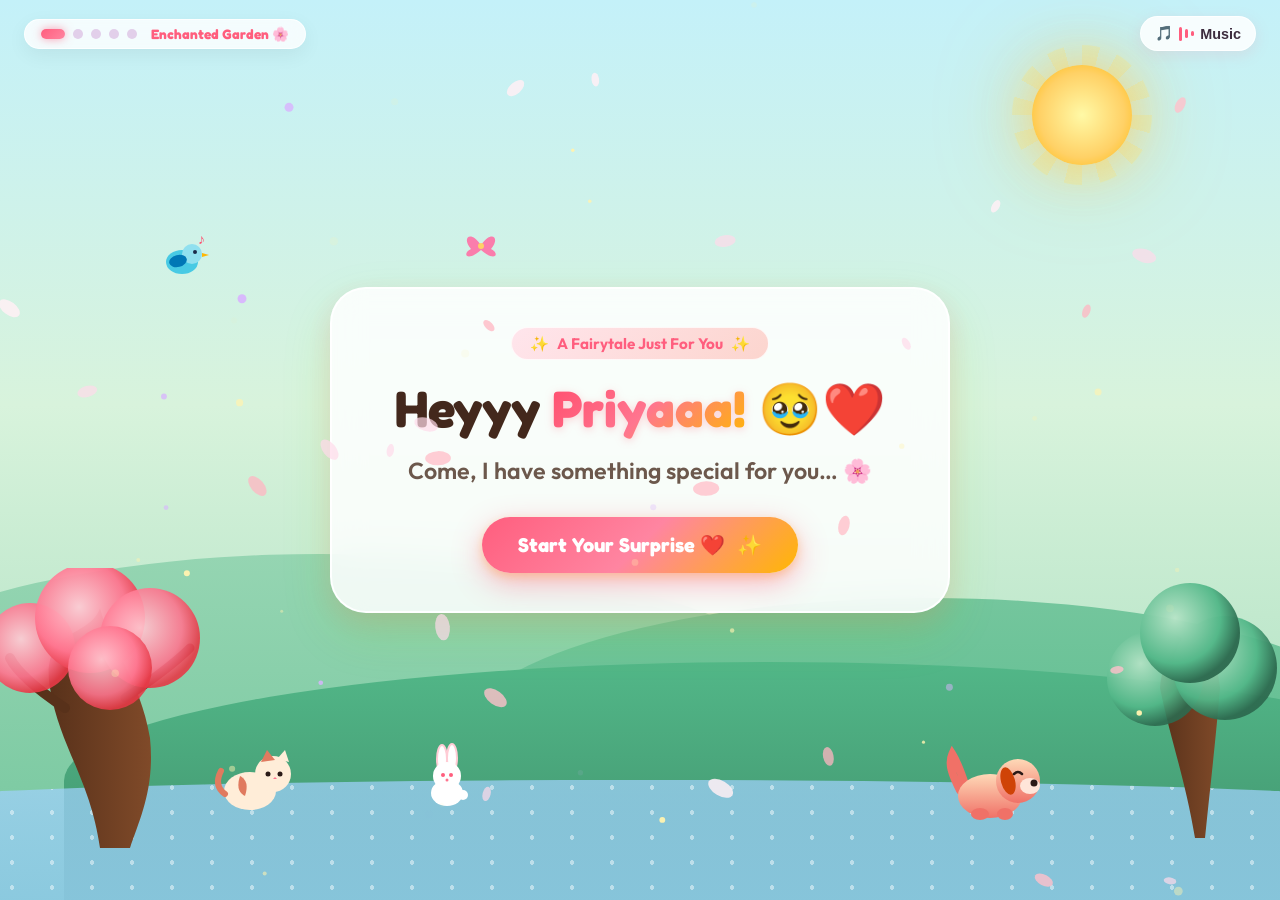
==== index.html @ 4925b88f "Priya Verma Birthday Surprise website" ====
<!DOCTYPE html>
<html lang="en">
<head>
    <meta charset="UTF-8">
    <meta name="viewport" content="width=device-width, initial-scale=1.0, maximum-scale=1.0, user-scalable=no">
    <title>Happiest Birthday, Priya Verma! ❤️🎂</title>
    <link rel="icon" href="data:image/svg+xml,<svg xmlns=%22http://www.w3.org/2000/svg%22 viewBox=%220 0 100 100%22><text y=%22.9em%22 font-size=%2290%22>🌸</text></svg>">
    <link rel="stylesheet" href="style.css">
</head>
<body>

    <!-- Particle & Ambient Canvas Layers -->
    <canvas id="ambient-canvas"></canvas>
    <canvas id="fireworks-canvas"></canvas>

    <!-- Floating Top Header & Controls -->
    <header class="floating-header">
        <div class="scene-tracker">
            <span class="scene-dot" data-scene="1" title="Scene 1: Enchanted Garden"></span>
            <span class="scene-dot" data-scene="2" title="Scene 2: Playful Moments"></span>
            <span class="scene-dot" data-scene="3" title="Scene 3: Birthday Surprise"></span>
            <span class="scene-dot" data-scene="4" title="Scene 4: From The Heart"></span>
            <span class="scene-dot" data-scene="5" title="Scene 5: Fireworks Finale"></span>
            <span class="scene-title-badge">Enchanted Garden 🌸</span>
        </div>

        <div class="controls-group">
            <button id="music-toggle" class="control-btn" title="Toggle Fairytale Music">
                <span class="music-icon">🎵</span>
                <span class="music-waves">
                    <span></span>
                    <span></span>
                    <span></span>
                </span>
                <span class="music-label">Music</span>
            </button>
        </div>
    </header>

    <main class="story-wrapper">

        <!-- ===================================================================
             SCENE 1: BEAUTIFUL NATURE AND ANIMALS
             =================================================================== -->
        <section id="scene-1" class="scene active">
            <!-- Scenery Nature Background -->
            <div class="scenery-background">
                <!-- Warm Glowing Sun with Radiating Rays -->
                <div class="sun-container">
                    <div class="sun-rays"></div>
                    <div class="sun-core"></div>
                </div>

                <!-- Rolling Hills -->
                <div class="rolling-hills">
                    <div class="hill hill-back"></div>
                    <div class="hill hill-mid"></div>
                    <div class="hill hill-front"></div>
                </div>

                <!-- Animated River Stream -->
                <div class="river-stream">
                    <div class="river-waves"></div>
                </div>

                <!-- Trees & Garden Flora SVG -->
                <div class="nature-flora">
                    <!-- Flowering Cherry Tree Left -->
                    <svg width="240" height="280" viewBox="0 0 240 280" style="position: absolute; bottom: 40px; left: -20px; z-index: 1;">
                        <defs>
                            <linearGradient id="trunkGrad" x1="0%" y1="0%" x2="100%" y2="0%">
                                <stop offset="0%" stop-color="#58311a"/>
                                <stop offset="100%" stop-color="#804a29"/>
                            </linearGradient>
                            <radialGradient id="foliageGrad1" cx="40%" cy="40%" r="60%">
                                <stop offset="0%" stop-color="#ffccd5"/>
                                <stop offset="70%" stop-color="#ff758f"/>
                                <stop offset="100%" stop-color="#e63946"/>
                            </radialGradient>
                        </defs>
                        <!-- Trunk -->
                        <path d="M120 280 C110 210, 80 180, 70 120 C60 60, 110 70, 120 40 C130 80, 160 110, 170 170 C175 220, 160 250, 150 280 Z" fill="url(#trunkGrad)"/>
                        <!-- Branches -->
                        <path d="M85 140 Q40 110, 30 90" stroke="#58311a" stroke-width="10" stroke-linecap="round" fill="none"/>
                        <path d="M145 130 Q190 100, 210 80" stroke="#58311a" stroke-width="9" stroke-linecap="round" fill="none"/>
                        <!-- Blossom Clusters -->
                        <circle cx="50" cy="80" r="45" fill="url(#foliageGrad1)" opacity="0.92"/>
                        <circle cx="110" cy="50" r="55" fill="url(#foliageGrad1)" opacity="0.95"/>
                        <circle cx="170" cy="70" r="50" fill="url(#foliageGrad1)" opacity="0.9"/>
                        <circle cx="130" cy="100" r="42" fill="url(#foliageGrad1)" opacity="0.88"/>
                    </svg>

                    <!-- Nature Tree Right -->
                    <svg width="220" height="260" viewBox="0 0 220 260" style="position: absolute; bottom: 50px; right: -25px; z-index: 1;">
                        <defs>
                            <radialGradient id="greenTreeGrad" cx="35%" cy="35%" r="65%">
                                <stop offset="0%" stop-color="#b7e4c7"/>
                                <stop offset="70%" stop-color="#52b788"/>
                                <stop offset="100%" stop-color="#2d6a4f"/>
                            </radialGradient>
                        </defs>
                        <path d="M110 260 C100 200, 85 160, 75 110 C80 50, 130 50, 135 110 C130 170, 125 210, 120 260 Z" fill="url(#trunkGrad)"/>
                        <circle cx="70" cy="100" r="48" fill="url(#greenTreeGrad)" opacity="0.9"/>
                        <circle cx="140" cy="90" r="52" fill="url(#greenTreeGrad)" opacity="0.94"/>
                        <circle cx="105" cy="55" r="50" fill="url(#greenTreeGrad)" opacity="0.96"/>
                    </svg>
                </div>
            </div>

            <!-- Free-Roaming Garden Creatures in Scene 1 -->
            <div class="garden-creatures">
                <!-- Golden Puppy Lounging -->
                <div class="garden-creature" style="bottom: 70px; right: 18%;" title="Happy puppy enjoying the warm sun">
                    <svg width="110" height="90" viewBox="0 0 110 90">
                        <defs>
                            <linearGradient id="dogFur" x1="0" y1="0" x2="0" y2="100%">
                                <stop offset="0%" stop-color="#fed9b7"/>
                                <stop offset="100%" stop-color="#f07167"/>
                            </linearGradient>
                        </defs>
                        <!-- Wagging Tail -->
                        <path d="M20 55 C10 40, 5 30, 8 20 C12 25, 18 35, 25 50" fill="none" stroke="#f07167" stroke-width="8" stroke-linecap="round">
                            <animateTransform attributeName="transform" type="rotate" values="-15 25 55; 20 25 55; -15 25 55" dur="0.8s" repeatCount="indefinite"/>
                        </path>
                        <!-- Body -->
                        <ellipse cx="50" cy="60" rx="32" ry="22" fill="url(#dogFur)"/>
                        <!-- Head -->
                        <circle cx="78" cy="45" r="22" fill="url(#dogFur)"/>
                        <!-- Floppy Ear -->
                        <ellipse cx="68" cy="45" rx="7" ry="14" fill="#cf4307" transform="rotate(-15 68 45)"/>
                        <!-- Snout -->
                        <ellipse cx="90" cy="50" rx="10" ry="8" fill="#ffe5d9"/>
                        <circle cx="94" cy="47" r="3.5" fill="#2b1a17"/>
                        <!-- Happy closed eyes -->
                        <path d="M74 38 Q78 34, 82 38" fill="none" stroke="#2b1a17" stroke-width="2.5" stroke-linecap="round"/>
                        <!-- Paws -->
                        <ellipse cx="65" cy="78" rx="8" ry="6" fill="#f07167"/>
                        <ellipse cx="40" cy="78" rx="9" ry="6" fill="#f07167"/>
                    </svg>
                </div>

                <!-- Cute Calico Cat Sitting on grass -->
                <div class="garden-creature" style="bottom: 75px; left: 16%;" title="Cute kitty napping">
                    <svg width="95" height="85" viewBox="0 0 95 85">
                        <ellipse cx="45" cy="55" rx="26" ry="19" fill="#ffedd8"/>
                        <!-- Patches -->
                        <path d="M35 40 Q45 45, 40 60 Q30 55, 35 40 Z" fill="#e07a5f"/>
                        <!-- Head -->
                        <circle cx="68" cy="38" r="18" fill="#ffedd8"/>
                        <path d="M56 26 L62 14 L70 24 Z" fill="#e07a5f"/>
                        <path d="M72 23 L80 14 L84 26 Z" fill="#ffedd8"/>
                        <!-- Face -->
                        <circle cx="63" cy="38" r="2.5" fill="#2b1a17"/>
                        <circle cx="75" cy="38" r="2.5" fill="#2b1a17"/>
                        <polygon points="68,43 70,41 72,43" fill="#ff758f"/>
                        <!-- Tail -->
                        <path d="M20 58 Q8 50, 15 35" fill="none" stroke="#e07a5f" stroke-width="6" stroke-linecap="round">
                            <animateTransform attributeName="transform" type="rotate" values="-5 20 58; 10 20 58; -5 20 58" dur="1.8s" repeatCount="indefinite"/>
                        </path>
                    </svg>
                </div>

                <!-- Sweet Bunny Hopping -->
                <div class="garden-creature" style="bottom: 85px; left: 32%;" title="Little bunny twitching its nose">
                    <svg width="70" height="70" viewBox="0 0 70 70">
                        <!-- Ears -->
                        <ellipse cx="32" cy="18" rx="5" ry="14" fill="#ffffff" stroke="#ffccd5" stroke-width="2"/>
                        <ellipse cx="42" cy="17" rx="5" ry="14" fill="#ffffff" stroke="#ffccd5" stroke-width="2"/>
                        <!-- Head & Body -->
                        <circle cx="37" cy="35" r="14" fill="#ffffff"/>
                        <ellipse cx="37" cy="52" rx="16" ry="13" fill="#ffffff"/>
                        <circle cx="33" cy="34" r="2" fill="#ff5e7e"/>
                        <circle cx="41" cy="34" r="2" fill="#ff5e7e"/>
                        <!-- Nose -->
                        <circle cx="37" cy="39" r="1.5" fill="#ff758f"/>
                        <circle cx="53" cy="54" r="5" fill="#ffffff"/>
                    </svg>
                </div>

                <!-- Chirping Bluebird -->
                <div class="garden-creature" style="top: 26%; left: 12%;" title="Singing bluebird">
                    <svg width="60" height="50" viewBox="0 0 60 50">
                        <ellipse cx="28" cy="28" rx="16" ry="12" fill="#48cae4"/>
                        <circle cx="38" cy="20" r="10" fill="#90e0ef"/>
                        <!-- Beak -->
                        <polygon points="48,19 55,21 48,23" fill="#ffb703"/>
                        <circle cx="41" cy="18" r="2" fill="#1b2a4a"/>
                        <!-- Wing -->
                        <ellipse cx="24" cy="27" rx="9" ry="6" fill="#0077b6" transform="rotate(-15 24 27)"/>
                        <!-- Music Notes -->
                        <text x="44" y="10" font-size="14" fill="#ff4d6d">♪</text>
                    </svg>
                </div>

                <!-- Fluttering Butterfly -->
                <div class="garden-creature flying-butterfly bfly-1">
                    <svg width="40" height="40" viewBox="0 0 40 40">
                        <path d="M20 20 C10 5, 0 12, 10 24 C1 28, 5 38, 20 25 C35 38, 39 28, 30 24 C40 12, 30 5, 20 20 Z" fill="#ff70a6" opacity="0.9"/>
                        <circle cx="20" cy="21" r="3" fill="#ffd166"/>
                    </svg>
                </div>
            </div>

            <!-- Welcome Glassmorphism Card -->
            <div class="welcome-card">
                <div class="welcome-badge">
                    <span>✨</span> A Fairytale Just For You <span>✨</span>
                </div>
                <h1 class="welcome-title">
                    Heyyy <span class="priya-highlight">Priyaaa!</span> 🥹❤️
                </h1>
                <p class="welcome-sub">
                    Come, I have something special for you… 🌸
                </p>
                <button id="btn-start-surprise" class="btn-magic-primary">
                    <span>Start Your Surprise ❤️</span>
                    <span class="btn-arrow">✨</span>
                </button>
            </div>
        </section>


        <!-- ===================================================================
             SCENE 2: A GIRL PLAYING WITH ANIMALS
             =================================================================== -->
        <section id="scene-2" class="scene">
            <div class="scene-header-pill">
                <h2>A Pure & Beautiful Soul 🌸🐾</h2>
                <p>Surrounded by love, innocence, and playful friends</p>
            </div>

            <!-- Stage Arena: Priya with cute cats, puppies, squirrels, bunnies -->
            <div class="play-stage">
                <!-- Flying Butterflies -->
                <div class="flying-butterfly bfly-1">
                    <svg width="36" height="36" viewBox="0 0 36 36">
                        <path d="M18 18 C8 4, 0 10, 8 20 C0 24, 4 32, 18 22 C32 32, 36 24, 28 20 C36 10, 28 4, 18 18 Z" fill="#ff99c8"/>
                    </svg>
                </div>
                <div class="flying-butterfly bfly-2">
                    <svg width="34" height="34" viewBox="0 0 36 36">
                        <path d="M18 18 C8 4, 0 10, 8 20 C0 24, 4 32, 18 22 C32 32, 36 24, 28 20 C36 10, 28 4, 18 18 Z" fill="#fcf6bd"/>
                    </svg>
                </div>

                <!-- Cute Kitten Playing with Rolling Yarn -->
                <div id="actor-cat" class="animal-actor actor-cat" title="Click kitty to play with yarn!">
                    <svg width="120" height="110" viewBox="0 0 120 110">
                        <defs>
                            <linearGradient id="kittyFur" x1="0" y1="0" x2="0" y2="100%">
                                <stop offset="0%" stop-color="#fff1e6"/>
                                <stop offset="100%" stop-color="#eddcd2"/>
                            </linearGradient>
                        </defs>
                        <!-- Playful pouncing body -->
                        <ellipse cx="55" cy="70" rx="30" ry="22" fill="url(#kittyFur)"/>
                        <!-- Calico ginger patches -->
                        <path d="M65 52 C75 50, 85 65, 78 80 C68 85, 60 70, 65 52 Z" fill="#f4a261"/>
                        <!-- Head -->
                        <circle cx="85" cy="50" r="24" fill="url(#kittyFur)"/>
                        <!-- Ears with pink inner -->
                        <polygon points="70,35 78,16 88,32" fill="url(#kittyFur)"/>
                        <polygon points="74,32 79,20 85,30" fill="#ffb4a2"/>
                        <polygon points="88,32 98,16 104,35" fill="url(#kittyFur)"/>
                        <polygon points="91,30 97,20 101,32" fill="#ffb4a2"/>
                        <!-- Big Anime Eyes -->
                        <ellipse cx="80" cy="48" rx="4" ry="6" fill="#264653"/>
                        <circle cx="79" cy="46" r="1.5" fill="#ffffff"/>
                        <ellipse cx="94" cy="48" rx="4" ry="6" fill="#264653"/>
                        <circle cx="93" cy="46" r="1.5" fill="#ffffff"/>
                        <!-- Little Pink Nose -->
                        <polygon points="86,55 88,57 90,55" fill="#e76f51"/>
                        <!-- Happy Paw reaching out -->
                        <ellipse cx="102" cy="72" rx="10" ry="7" fill="url(#kittyFur)" transform="rotate(-20 102 72)"/>
                        <!-- Wagging Upward Tail -->
                        <path d="M25 72 Q10 60, 18 40" fill="none" stroke="#f4a261" stroke-width="7" stroke-linecap="round"/>
                    </svg>
                </div>

                <!-- Ball of pink yarn rolling between cat and Priya -->
                <div id="yarn-ball" class="yarn-ball" title="Ball of yarn">
                    <svg width="42" height="42" viewBox="0 0 42 42">
                        <circle cx="21" cy="21" r="18" fill="#ff4d6d"/>
                        <path d="M8 15 Q21 8, 34 16" stroke="#ffccd5" stroke-width="2.5" fill="none"/>
                        <path d="M12 28 Q21 34, 30 26" stroke="#ffccd5" stroke-width="2.5" fill="none"/>
                        <path d="M15 8 Q28 21, 14 34" stroke="#ff758f" stroke-width="2.5" fill="none"/>
                        <path d="M30 30 Q38 35, 42 32" stroke="#ff4d6d" stroke-width="2" fill="none"/>
                    </svg>
                </div>

                <!-- Little Fluffy Bunny -->
                <div id="actor-bunny" class="animal-actor actor-bunny" title="Click bunny!">
                    <svg width="90" height="90" viewBox="0 0 90 90">
                        <ellipse cx="40" cy="62" rx="22" ry="18" fill="#ffffff" filter="drop-shadow(0 4px 6px rgba(0,0,0,0.06))"/>
                        <circle cx="48" cy="40" r="16" fill="#ffffff"/>
                        <!-- Floppy bunny ears -->
                        <path d="M40 28 C36 12, 45 5, 48 24 Z" fill="#ffffff" stroke="#ffb4a2" stroke-width="1.5"/>
                        <path d="M48 26 C54 10, 62 8, 56 25 Z" fill="#ffffff" stroke="#ffb4a2" stroke-width="1.5"/>
                        <!-- Eyes & blush -->
                        <circle cx="44" cy="38" r="2.5" fill="#6d597a"/>
                        <circle cx="54" cy="38" r="2.5" fill="#6d597a"/>
                        <circle cx="40" cy="43" r="3" fill="#ffb4a2" opacity="0.6"/>
                        <circle cx="58" cy="43" r="3" fill="#ffb4a2" opacity="0.6"/>
                        <circle cx="49" cy="43" r="1.5" fill="#e56b6f"/>
                    </svg>
                </div>

                <!-- Priya Verma (Chibi Animated Character in Center) -->
                <div id="char-priya" class="char-priya-wrapper" title="Click Priya to make her smile!">
                    <div class="dialogue-bubble">Hehehe! So cute! 🥹💖</div>
                    <svg width="220" height="280" viewBox="0 0 220 280">
                        <defs>
                            <linearGradient id="hairGrad" x1="0" y1="0" x2="0" y2="100%">
                                <stop offset="0%" stop-color="#4a2810"/>
                                <stop offset="50%" stop-color="#603813"/>
                                <stop offset="100%" stop-color="#3d1e06"/>
                            </linearGradient>
                            <linearGradient id="skinGrad" x1="0" y1="0" x2="0" y2="100%">
                                <stop offset="0%" stop-color="#fff0ea"/>
                                <stop offset="100%" stop-color="#ffe4dc"/>
                            </linearGradient>
                            <linearGradient id="dressGrad" x1="0" y1="0" x2="100%" y2="100%">
                                <stop offset="0%" stop-color="#ff758f"/>
                                <stop offset="50%" stop-color="#ff8fa3"/>
                                <stop offset="100%" stop-color="#ffb3c1"/>
                            </linearGradient>
                        </defs>

                        <!-- Long Flowing Hair Behind -->
                        <path d="M60 90 C40 130, 45 200, 65 240 C75 210, 75 140, 75 90 Z" fill="url(#hairGrad)"/>
                        <path d="M160 90 C180 130, 175 200, 155 240 C145 210, 145 140, 145 90 Z" fill="url(#hairGrad)"/>

                        <!-- Dress Body / Sitting Pose -->
                        <path d="M78 160 C65 210, 50 250, 40 270 L180 270 C170 250, 155 210, 142 160 Z" fill="url(#dressGrad)"/>
                        <!-- White Lace Collar -->
                        <path d="M88 160 Q110 178, 132 160 Q110 168, 88 160 Z" fill="#ffffff"/>
                        <!-- Cute Dress Bow Ribbon -->
                        <circle cx="110" cy="172" r="5" fill="#ffffff"/>
                        <path d="M105 172 Q95 165, 102 180 Z" fill="#ffffff"/>
                        <path d="M115 172 Q125 165, 118 180 Z" fill="#ffffff"/>

                        <!-- Arms petting forward -->
                        <path d="M85 170 Q60 190, 45 215" stroke="url(#skinGrad)" stroke-width="12" stroke-linecap="round" fill="none"/>
                        <path d="M135 170 Q160 190, 175 215" stroke="url(#skinGrad)" stroke-width="12" stroke-linecap="round" fill="none"/>
                        <!-- Hands -->
                        <circle cx="45" cy="215" r="7" fill="url(#skinGrad)"/>
                        <circle cx="175" cy="215" r="7" fill="url(#skinGrad)"/>

                        <!-- Cute Head -->
                        <ellipse cx="110" cy="105" rx="44" ry="42" fill="url(#skinGrad)"/>

                        <!-- Rosy Blushing Cheeks -->
                        <ellipse cx="82" cy="116" rx="9" ry="5.5" fill="#ff758f" opacity="0.6"/>
                        <ellipse cx="138" cy="116" rx="9" ry="5.5" fill="#ff758f" opacity="0.6"/>

                        <!-- Big Sparkling Anime Eyes -->
                        <g id="priya-eyes">
                            <!-- Left Eye -->
                            <ellipse cx="90" cy="104" rx="8" ry="11" fill="#2d1e2f"/>
                            <ellipse cx="88" cy="100" rx="3.5" ry="5" fill="#ffffff"/>
                            <circle cx="93" cy="108" r="2" fill="#ffffff"/>
                            <path d="M82 92 Q90 88, 98 92" stroke="#2d1e2f" stroke-width="2.5" stroke-linecap="round" fill="none"/>
                            <!-- Right Eye -->
                            <ellipse cx="130" cy="104" rx="8" ry="11" fill="#2d1e2f"/>
                            <ellipse cx="128" cy="100" rx="3.5" ry="5" fill="#ffffff"/>
                            <circle cx="133" cy="108" r="2" fill="#ffffff"/>
                            <path d="M122 92 Q130 88, 138 92" stroke="#2d1e2f" stroke-width="2.5" stroke-linecap="round" fill="none"/>
                        </g>

                        <!-- Sweet Warm Smile -->
                        <path d="M102 122 Q110 131, 118 122" stroke="#d6336c" stroke-width="3" stroke-linecap="round" fill="#d6336c"/>

                        <!-- Front Hair Bangs & Waves -->
                        <path d="M66 95 C66 60, 154 60, 154 95 C140 75, 125 78, 110 74 C95 78, 80 75, 66 95 Z" fill="url(#hairGrad)"/>
                        <path d="M66 95 C60 120, 68 145, 74 150 C76 130, 72 110, 74 95 Z" fill="url(#hairGrad)"/>
                        <path d="M154 95 C160 120, 152 145, 146 150 C144 130, 148 110, 146 95 Z" fill="url(#hairGrad)"/>

                        <!-- Floral Hair Clip Accessory -->
                        <circle cx="70" cy="78" r="6" fill="#ffd166"/>
                        <circle cx="65" cy="74" r="5" fill="#ff758f"/>
                        <circle cx="75" cy="74" r="5" fill="#ff758f"/>
                        <circle cx="65" cy="82" r="5" fill="#ff758f"/>
                        <circle cx="75" cy="82" r="5" fill="#ff758f"/>
                    </svg>
                </div>

                <!-- Cute Squirrel Collecting Nuts -->
                <div id="actor-squirrel" class="animal-actor actor-squirrel" title="Click squirrel!">
                    <svg width="85" height="95" viewBox="0 0 85 95">
                        <defs>
                            <linearGradient id="sqFur" x1="0" y1="0" x2="0" y2="100%">
                                <stop offset="0%" stop-color="#d4a373"/>
                                <stop offset="100%" stop-color="#bc6c25"/>
                            </linearGradient>
                        </defs>
                        <!-- Big Bushy Curled Tail -->
                        <path d="M25 80 C-5 70, -8 30, 18 18 C35 8, 45 25, 35 45 C30 55, 30 70, 25 80 Z" fill="url(#sqFur)"/>
                        <!-- Body -->
                        <ellipse cx="48" cy="65" rx="16" ry="20" fill="url(#sqFur)"/>
                        <ellipse cx="52" cy="67" rx="9" ry="14" fill="#faedcd"/>
                        <!-- Head -->
                        <circle cx="56" cy="42" r="14" fill="url(#sqFur)"/>
                        <polygon points="56,30 60,18 64,29" fill="url(#sqFur)"/>
                        <!-- Eyes & nose -->
                        <circle cx="62" cy="40" r="2.5" fill="#2b1a17"/>
                        <circle cx="68" cy="44" r="1.5" fill="#2b1a17"/>
                        <!-- Little Golden Acorn in paws -->
                        <ellipse cx="64" cy="58" rx="5" ry="6" fill="#8d5b4c"/>
                        <path d="M60 54 Q64 51, 68 54 Z" fill="#582f0e"/>
                    </svg>
                </div>

                <!-- Jumping Happy Golden Puppy Wagging Tail -->
                <div id="actor-dog" class="animal-actor actor-dog" title="Click puppy to make him jump!">
                    <svg width="130" height="120" viewBox="0 0 130 120">
                        <defs>
                            <linearGradient id="pupGrad" x1="0" y1="0" x2="0" y2="100%">
                                <stop offset="0%" stop-color="#ffb703"/>
                                <stop offset="100%" stop-color="#fb8500"/>
                            </linearGradient>
                        </defs>
                        <!-- Wagging Tail -->
                        <path d="M98 75 C115 65, 125 50, 120 35" fill="none" stroke="#fb8500" stroke-width="8" stroke-linecap="round">
                            <animateTransform attributeName="transform" type="rotate" values="10 98 75; -20 98 75; 10 98 75" dur="0.4s" repeatCount="indefinite"/>
                        </path>
                        <!-- Leaping Body -->
                        <ellipse cx="70" cy="75" rx="30" ry="22" fill="url(#pupGrad)" transform="rotate(-15 70 75)"/>
                        <!-- Paws jumping forward -->
                        <ellipse cx="40" cy="65" rx="8" ry="12" fill="url(#pupGrad)" transform="rotate(-40 40 65)"/>
                        <ellipse cx="50" cy="80" rx="7" ry="11" fill="url(#pupGrad)" transform="rotate(-20 50 80)"/>
                        <!-- Head -->
                        <circle cx="42" cy="46" r="22" fill="url(#pupGrad)"/>
                        <!-- Big Floppy Ear -->
                        <path d="M48 35 C62 40, 65 65, 52 68 Z" fill="#d97706"/>
                        <!-- Snout & Happy Tongue -->
                        <ellipse cx="28" cy="52" rx="12" ry="9" fill="#fff3b0"/>
                        <circle cx="23" cy="48" r="3.5" fill="#2b1a17"/>
                        <!-- Tongue -->
                        <path d="M26 56 C26 64, 34 64, 34 56 Z" fill="#ff4d6d"/>
                        <!-- Happy sparkling eyes -->
                        <path d="M34 40 Q39 36, 44 40" stroke="#2b1a17" stroke-width="2.8" stroke-linecap="round" fill="none"/>
                    </svg>
                </div>
            </div>

            <!-- Navigation to Scene 3 -->
            <div class="scene-nav-actions">
                <button class="btn-secondary-pill" data-prev-scene>
                    <span>← Back</span>
                </button>
                <button class="btn-magic-primary" data-next-scene>
                    <span>A Surprise is Waiting... 🎈✨</span>
                </button>
            </div>
        </section>


        <!-- ===================================================================
             SCENE 3: SURPRISE BIRTHDAY CELEBRATION
             =================================================================== -->
        <section id="scene-3" class="scene">
            <!-- Floating Colorful Birthday Balloons -->
            <div class="scene-balloons-container">
                <div class="scene-balloon b-1" style="left: 6%; animation-delay: 0s;">🎈</div>
                <div class="scene-balloon b-2" style="left: 18%; animation-delay: 2.1s;">🎈</div>
                <div class="scene-balloon b-3" style="left: 32%; animation-delay: 0.8s;">🎈</div>
                <div class="scene-balloon b-4" style="left: 68%; animation-delay: 2.7s;">🎈</div>
                <div class="scene-balloon b-5" style="left: 82%; animation-delay: 1.2s;">🎈</div>
                <div class="scene-balloon b-6" style="left: 92%; animation-delay: 3.2s;">🎈</div>
            </div>

            <!-- Animated Main Title -->
            <div class="birthday-banner-container">
                <h1 class="bday-main-title">
                    HAPPIEST BIRTHDAY, PRIYA VERMAAA! ❤️🎂
                </h1>
            </div>

            <!-- Interactive 3-Tier Birthday Cake with Glowing Candles -->
            <div class="cake-celebration-box">
                <div id="birthday-cake" class="cake-svg-container" title="Click cake to blow out candles!">
                    <svg width="220" height="180" viewBox="0 0 220 180">
                        <defs>
                            <linearGradient id="cakePlateGrad" x1="0" y1="0" x2="100%" y2="0%">
                                <stop offset="0%" stop-color="#ffd166"/>
                                <stop offset="100%" stop-color="#ffb703"/>
                            </linearGradient>
                            <linearGradient id="tier1Grad" x1="0" y1="0" x2="0" y2="100%">
                                <stop offset="0%" stop-color="#f8edeb"/>
                                <stop offset="100%" stop-color="#fcd5ce"/>
                            </linearGradient>
                            <linearGradient id="tier2Grad" x1="0" y1="0" x2="0" y2="100%">
                                <stop offset="0%" stop-color="#ffb5a7"/>
                                <stop offset="100%" stop-color="#fec5bb"/>
                            </linearGradient>
                            <linearGradient id="tier3Grad" x1="0" y1="0" x2="0" y2="100%">
                                <stop offset="0%" stop-color="#ffccd5"/>
                                <stop offset="100%" stop-color="#ff758f"/>
                            </linearGradient>
                        </defs>

                        <!-- Cake Platter Stand -->
                        <ellipse cx="110" cy="168" rx="90" ry="10" fill="url(#cakePlateGrad)"/>
                        <path d="M95 168 L125 168 L118 178 L102 178 Z" fill="#d4a373"/>

                        <!-- Tier 1 (Bottom Tier) -->
                        <rect x="40" y="115" width="140" height="48" rx="10" fill="url(#tier1Grad)"/>
                        <!-- Frosting Swirls -->
                        <path d="M40 125 Q50 135, 60 125 T80 125 T100 125 T120 125 T140 125 T160 125 T180 125" fill="none" stroke="#ffffff" stroke-width="6"/>

                        <!-- Tier 2 (Middle Tier) -->
                        <rect x="60" y="75" width="100" height="42" rx="8" fill="url(#tier2Grad)"/>
                        <path d="M60 85 Q70 93, 80 85 T100 85 T120 85 T140 85 T160 85" fill="none" stroke="#ffffff" stroke-width="5"/>

                        <!-- Tier 3 (Top Tier) -->
                        <rect x="80" y="45" width="60" height="32" rx="6" fill="url(#tier3Grad)"/>
                        <path d="M80 52 Q90 58, 100 52 T120 52 T140 52" fill="none" stroke="#ffffff" stroke-width="4"/>

                        <!-- Fresh Strawberry Toppings -->
                        <circle cx="86" cy="43" r="5" fill="#e63946"/>
                        <circle cx="110" cy="43" r="5.5" fill="#e63946"/>
                        <circle cx="134" cy="43" r="5" fill="#e63946"/>

                        <!-- 3 Glowing Candles -->
                        <!-- Left Candle -->
                        <rect x="92" y="24" width="5" height="20" fill="#ffd166" rx="2"/>
                        <path class="candle-flame" d="M94.5 14 C91 19, 91 23, 94.5 24 C98 23, 98 19, 94.5 14 Z" fill="#ffbe0b"/>

                        <!-- Center Candle (Taller) -->
                        <rect x="107.5" y="18" width="5" height="26" fill="#ff758f" rx="2"/>
                        <path class="candle-flame" d="M110 8 C106 13, 106 17, 110 18 C114 17, 114 13, 110 8 Z" fill="#ff006e"/>

                        <!-- Right Candle -->
                        <rect x="123" y="24" width="5" height="20" fill="#a8dadc" rx="2"/>
                        <path class="candle-flame" d="M125.5 14 C122 19, 122 23, 125.5 24 C129 23, 129 19, 125.5 14 Z" fill="#ffbe0b"/>
                    </svg>
                </div>
                <div id="cake-hint" class="cake-hint-tag">
                    🎂 Make a wish & tap the cake to blow out candles! 🕯️
                </div>
            </div>

            <!-- Sequenced Birthday Messages from Prompt -->
            <div class="bday-wishes-stack">
                <div class="wish-card">
                    <span class="wish-icon">🥹❤️</span>
                    <p class="wish-text">“Yrr Priya, happiest birthday to youuu! 🥹❤️”</p>
                </div>
                <div class="wish-card">
                    <span class="wish-icon">🧿💖</span>
                    <p class="wish-text">“Hamesha khush reh, hasti reh aur teri saari wishes poori ho jaayein. 🧿💖”</p>
                </div>
                <div class="wish-card">
                    <span class="wish-icon">🫶🏻❤️</span>
                    <p class="wish-text">“Tu sach mein bahut special hai yrr, aur tujhse baat karke ek alag hi happiness milti hai. 🫶🏻❤️”</p>
                </div>
                <div class="wish-card">
                    <span class="wish-icon">🥹💗</span>
                    <p class="wish-text">“Teri smile, teri baatein, tera sab kuch bahut pyaara hai yrr. 🥹💗”</p>
                </div>
            </div>

            <!-- Animals Celebrating with Party Hats -->
            <div class="party-animals-row">
                <!-- Cat in Party Hat -->
                <svg width="65" height="60" viewBox="0 0 65 60">
                    <circle cx="32" cy="38" r="18" fill="#ffedd8"/>
                    <!-- Party Hat -->
                    <polygon points="24,25 32,4 40,25" fill="#ff006e"/>
                    <circle cx="32" cy="4" r="3" fill="#ffd166"/>
                    <circle cx="27" cy="38" r="2" fill="#2b1a17"/>
                    <circle cx="37" cy="38" r="2" fill="#2b1a17"/>
                    <path d="M30 43 Q32 46, 34 43" stroke="#ff758f" stroke-width="2" fill="none"/>
                </svg>

                <!-- Puppy with Party Blower -->
                <svg width="70" height="65" viewBox="0 0 70 65">
                    <circle cx="35" cy="40" r="20" fill="#fed9b7"/>
                    <!-- Party Hat -->
                    <polygon points="26,26 35,5 44,26" fill="#70e000"/>
                    <circle cx="35" cy="5" r="3" fill="#ff4d6d"/>
                    <path d="M29 38 Q33 34, 37 38" stroke="#2b1a17" stroke-width="2.5" fill="none"/>
                    <!-- Party Blower roll -->
                    <path d="M35 46 Q45 44, 55 42" stroke="#ffbe0b" stroke-width="4" stroke-linecap="round" fill="none"/>
                </svg>

                <!-- Squirrel Holding Gift Box -->
                <svg width="60" height="60" viewBox="0 0 60 60">
                    <circle cx="30" cy="30" r="16" fill="#d4a373"/>
                    <polygon points="23,18 30,3 37,18" fill="#3a86ff"/>
                    <circle cx="30" cy="3" r="2.5" fill="#ffffff"/>
                    <!-- Little Gift Box -->
                    <rect x="20" y="38" width="20" height="18" fill="#ff4d6d" rx="3"/>
                    <rect x="28" y="38" width="4" height="18" fill="#ffd166"/>
                    <rect x="20" y="45" width="20" height="4" fill="#ffd166"/>
                </svg>
            </div>

            <!-- Navigation -->
            <div class="scene-nav-actions">
                <button class="btn-secondary-pill" data-prev-scene>
                    <span>← Previous</span>
                </button>
                <button class="btn-magic-primary" data-next-scene>
                    <span>Something from the heart... 💌 →</span>
                </button>
            </div>
        </section>


        <!-- ===================================================================
             SCENE 4: EMOTIONAL LOVE MESSAGE
             =================================================================== -->
        <section id="scene-4" class="scene">
            <div class="twilight-stars"></div>
            <div class="fairy-lights-wire"></div>

            <!-- Emotional Glass Card -->
            <div class="emotional-content-card">
                <div class="emotional-lines-container">
                    <p class="emotional-line">
                        “And yrr ek baat bolni thi jo kaafi time se kehna chahta tha… 👉🏻👈🏻🥹”
                    </p>
                    <p class="emotional-line">
                        “Pata nahi tujhe ye sunkar kaisa lagega, but jo bhi hai dil se hai. ❤️”
                    </p>
                    <h2 class="emotional-line highlight-confession">
                        “I LOVE YOU YAAR PRIYA 😭❤️🫶🏻”
                    </h2>
                    <p class="emotional-line">
                        “Tu mere liye bahut special hai, and I just wanted you to know that. 🫂💗”
                    </p>
                </div>

                <!-- Peaceful Cuddling Animals in Twilight -->
                <div class="cozy-twilight-animals">
                    <svg width="180" height="60" viewBox="0 0 180 60">
                        <!-- Sleeping puppy -->
                        <ellipse cx="60" cy="40" rx="25" ry="15" fill="#f4a261"/>
                        <circle cx="80" cy="34" r="14" fill="#f4a261"/>
                        <path d="M76 32 Q80 30, 84 32" stroke="#264653" stroke-width="2" stroke-linecap="round" fill="none"/>
                        <!-- Sleeping kitten curled against pup -->
                        <ellipse cx="115" cy="42" rx="18" ry="12" fill="#e9c46a"/>
                        <circle cx="102" cy="36" r="11" fill="#e9c46a"/>
                        <path d="M98 34 Q102 32, 106 34" stroke="#264653" stroke-width="1.8" stroke-linecap="round" fill="none"/>
                        <text x="88" y="20" font-size="12" fill="#ffccd5">z Z z</text>
                    </svg>
                </div>
            </div>

            <!-- Navigation -->
            <div class="scene-nav-actions">
                <button class="btn-secondary-pill" data-prev-scene>
                    <span>← Previous</span>
                </button>
                <button class="btn-magic-primary" data-next-scene>
                    <span>Look up at the stars... 🌌✨</span>
                </button>
            </div>
        </section>


        <!-- ===================================================================
             SCENE 5: GRAND FIREWORKS FINALE
             =================================================================== -->
        <section id="scene-5" class="scene">
            <div class="nebula-glow"></div>

            <!-- Sky Firework Glowing Typography -->
            <div class="finale-text-display">
                <h1 id="finale-burst" class="finale-burst-text">
                    LOVE U PRIYAAA ❤️🥹
                </h1>
                <h2 id="finale-sub" class="finale-subtitle-text">
                    HAPPY BIRTHDAY, PRIYA VERMA! 🎂❤️🧿
                </h2>
                <p id="finale-blessing" class="finale-blessing-text">
                    “Stay happy, keep smiling, and always be the beautiful person you are. 🫶🏻💗✨”
                </p>
            </div>

            <!-- Garden Hill Silhouettes Gazing Up At Fireworks -->
            <div class="garden-silhouettes">
                <svg width="100%" height="160" viewBox="0 0 1000 160" preserveAspectRatio="none">
                    <defs>
                        <linearGradient id="silhouetteGrad" x1="0" y1="0" x2="0" y2="100%">
                            <stop offset="0%" stop-color="#0a0520"/>
                            <stop offset="100%" stop-color="#04020a"/>
                        </linearGradient>
                    </defs>
                    <!-- Hill crest -->
                    <path d="M0 160 Q250 80 500 95 T1000 160 Z" fill="url(#silhouetteGrad)"/>

                    <!-- Priya Silhouette in Center gazing up -->
                    <circle cx="500" cy="62" r="16" fill="#04020a"/>
                    <!-- Ponytail / Hair flow -->
                    <path d="M486 64 C478 72, 475 88, 480 100" stroke="#04020a" stroke-width="8" stroke-linecap="round" fill="none"/>
                    <!-- Body sitting -->
                    <path d="M485 78 C485 105, 470 125, 465 135 L535 135 C530 125, 515 105, 515 78 Z" fill="#04020a"/>

                    <!-- Dog silhouette sitting beside her -->
                    <circle cx="545" cy="98" r="11" fill="#04020a"/>
                    <ellipse cx="555" cy="118" rx="14" ry="12" fill="#04020a"/>
                    <!-- Cat silhouette curled on left side -->
                    <circle cx="452" cy="112" r="9" fill="#04020a"/>
                    <ellipse cx="445" cy="122" rx="12" ry="8" fill="#04020a"/>
                </svg>
            </div>

            <!-- "Made with love, just for you" Tag -->
            <div id="made-with-love" class="made-with-love-tag">
                Made with love, just for you ❤️
            </div>

            <!-- Final Action Controls -->
            <div id="finale-actions" class="finale-controls">
                <button id="btn-replay" class="btn-magic-primary">
                    <span>Relive The Surprise 🔄</span>
                </button>
            </div>
        </section>

    </main>

    <!-- Scripts -->
    <script src="audio.js"></script>
    <script src="particles.js"></script>
    <script src="script.js"></script>
</body>
</html>
---- style.css ----
/* ==========================================================================
   Priya Verma's Birthday Surprise - Stylesheet
   Theme: Pastel Fairytale, Kawaii Aesthetic, Emotional & Celebratory
   ========================================================================== */

@import url('https://fonts.googleapis.com/css2?family=Caveat:wght@600;700&family=Fredoka:wght@400;500;600;700&family=Outfit:wght@400;500;600;700;800&family=Quicksand:wght@500;600;700&display=swap');

:root {
    --font-heading: 'Fredoka', 'Quicksand', sans-serif;
    --font-body: 'Outfit', 'Quicksand', sans-serif;
    --font-hand: 'Caveat', cursive;

    /* Palette */
    --pink-primary: #ff5e7e;
    --pink-soft: #ff85a1;
    --pink-pastel: #ffccd5;
    --pink-light: #fff0f3;
    --lavender: #c8b6ff;
    --lavender-soft: #e7c6ff;
    --mint: #bbf2f6;
    --mint-grass: #70e000;
    --gold: #ffb703;
    --gold-glow: #ffd166;
    --night-sky-1: #0b092b;
    --night-sky-2: #1e1245;
    --night-sky-3: #3b185f;

    /* Shadows & Glass */
    --glass-bg: rgba(255, 255, 255, 0.72);
    --glass-border: rgba(255, 255, 255, 0.85);
    --glass-shadow: 0 12px 35px rgba(255, 117, 143, 0.18);
    --text-main: #3d2c3e;
    --text-muted: #6b556d;
    --text-highlight: #e63946;
}

* {
    margin: 0;
    padding: 0;
    box-sizing: border-box;
    -webkit-tap-highlight-color: transparent;
}

html, body {
    width: 100%;
    height: 100%;
    overflow-x: hidden;
    font-family: var(--font-body);
    color: var(--text-main);
    background-color: #ffe5ec;
    user-select: none;
    -webkit-user-select: none;
}

/* Background Canvas Layers */
#ambient-canvas,
#fireworks-canvas {
    position: fixed;
    top: 0;
    left: 0;
    width: 100vw;
    height: 100vh;
    pointer-events: none;
    z-index: 10;
}

#fireworks-canvas {
    z-index: 12;
}

/* Main Container */
.story-wrapper {
    position: relative;
    width: 100%;
    min-height: 100vh;
    overflow: hidden;
}

/* ==========================================================================
   Header & Floating Navigation
   ========================================================================== */
.floating-header {
    position: fixed;
    top: 16px;
    left: 0;
    width: 100%;
    padding: 0 24px;
    display: flex;
    justify-content: space-between;
    align-items: center;
    z-index: 100;
    pointer-events: none;
}

.scene-tracker {
    pointer-events: auto;
    background: rgba(255, 255, 255, 0.8);
    backdrop-filter: blur(12px);
    -webkit-backdrop-filter: blur(12px);
    border: 1.5px solid var(--glass-border);
    border-radius: 50px;
    padding: 6px 16px;
    display: flex;
    align-items: center;
    gap: 8px;
    box-shadow: 0 6px 20px rgba(0, 0, 0, 0.06);
}

.scene-dot {
    width: 10px;
    height: 10px;
    border-radius: 50%;
    background: #e2cfea;
    transition: all 0.4s cubic-bezier(0.34, 1.56, 0.64, 1);
    cursor: pointer;
    position: relative;
}

.scene-dot.active {
    width: 24px;
    border-radius: 12px;
    background: linear-gradient(135deg, var(--pink-primary), var(--pink-soft));
    box-shadow: 0 0 10px rgba(255, 94, 126, 0.6);
}

.scene-title-badge {
    font-size: 0.85rem;
    font-weight: 700;
    color: var(--pink-primary);
    margin-left: 6px;
    font-family: var(--font-heading);
}

.controls-group {
    pointer-events: auto;
    display: flex;
    align-items: center;
    gap: 10px;
}

.control-btn {
    background: rgba(255, 255, 255, 0.85);
    backdrop-filter: blur(12px);
    -webkit-backdrop-filter: blur(12px);
    border: 1.5px solid var(--glass-border);
    border-radius: 50px;
    padding: 8px 14px;
    font-size: 0.9rem;
    font-weight: 600;
    color: var(--text-main);
    display: flex;
    align-items: center;
    gap: 6px;
    cursor: pointer;
    transition: all 0.3s ease;
    box-shadow: 0 4px 15px rgba(255, 117, 143, 0.15);
}

.control-btn:hover {
    transform: translateY(-2px) scale(1.03);
    background: #ffffff;
    box-shadow: 0 6px 20px rgba(255, 117, 143, 0.28);
}

.music-waves {
    display: flex;
    align-items: center;
    gap: 3px;
    height: 14px;
}

.music-waves span {
    width: 3px;
    height: 100%;
    background: var(--pink-primary);
    border-radius: 2px;
    animation: waveBounce 0.8s ease-in-out infinite alternate;
}

.music-waves span:nth-child(2) { animation-delay: 0.2s; height: 70%; }
.music-waves span:nth-child(3) { animation-delay: 0.4s; height: 40%; }
.control-btn.muted .music-waves span {
    animation: none;
    height: 3px;
    background: #bbb;
}

@keyframes waveBounce {
    0% { height: 20%; }
    100% { height: 100%; }
}

/* ==========================================================================
   Scene Sections Architecture
   ========================================================================== */
.scene {
    position: absolute;
    top: 0;
    left: 0;
    width: 100vw;
    height: 100vh;
    opacity: 0;
    visibility: hidden;
    transform: scale(0.96) translateY(20px);
    transition: opacity 0.9s cubic-bezier(0.25, 1, 0.5, 1),
                transform 0.9s cubic-bezier(0.25, 1, 0.5, 1),
                visibility 0.9s ease;
    display: flex;
    flex-direction: column;
    justify-content: center;
    align-items: center;
    overflow: hidden;
    padding: 20px;
}

.scene.active {
    opacity: 1;
    visibility: visible;
    transform: scale(1) translateY(0);
    z-index: 5;
}

/* ==========================================================================
   Scene 1: Enchanted Nature Garden & Welcome
   ========================================================================== */
#scene-1 {
    background: linear-gradient(180deg, #c4f1f9 0%, #d8f3dc 45%, #b7e4c7 80%, #95d5b2 100%);
}

.scenery-background {
    position: absolute;
    inset: 0;
    pointer-events: none;
    overflow: hidden;
}

/* Sun with rotating rays */
.sun-container {
    position: absolute;
    top: 5%;
    right: 10%;
    width: 140px;
    height: 140px;
}

.sun-core {
    position: absolute;
    inset: 20px;
    background: radial-gradient(circle, #fff9a6 0%, #ffd166 60%, #ffb703 100%);
    border-radius: 50%;
    box-shadow: 0 0 50px rgba(255, 209, 102, 0.8), 0 0 100px rgba(255, 183, 3, 0.4);
    animation: sunPulse 4s ease-in-out infinite alternate;
}

.sun-rays {
    position: absolute;
    inset: 0;
    background: repeating-conic-gradient(from 0deg, rgba(255, 230, 109, 0.25) 0deg 15deg, transparent 15deg 30deg);
    border-radius: 50%;
    animation: sunSpin 40s linear infinite;
}

@keyframes sunPulse {
    0% { transform: scale(0.95); opacity: 0.9; }
    100% { transform: scale(1.08); opacity: 1; }
}

@keyframes sunSpin {
    from { transform: rotate(0deg); }
    to { transform: rotate(360deg); }
}

/* Rolling Hills */
.rolling-hills {
    position: absolute;
    bottom: 0;
    left: 0;
    width: 100%;
    height: 48%;
}

.hill {
    position: absolute;
    bottom: 0;
    border-radius: 50% 50% 0 0;
}

.hill-back {
    left: -15%;
    width: 80%;
    height: 80%;
    background: linear-gradient(180deg, #95d5b2 0%, #74c69d 100%);
}

.hill-mid {
    right: -10%;
    width: 75%;
    height: 70%;
    background: linear-gradient(180deg, #74c69d 0%, #52b788 100%);
}

.hill-front {
    left: 5%;
    width: 110%;
    height: 55%;
    background: linear-gradient(180deg, #52b788 0%, #40916c 100%);
}

/* Winding Animated River */
.river-stream {
    position: absolute;
    bottom: 0;
    left: -10%;
    width: 120%;
    height: 120px;
    background: linear-gradient(180deg, rgba(162, 210, 255, 0.7) 0%, rgba(142, 202, 230, 0.9) 100%);
    border-radius: 50% 50% 0 0 / 25px 25px 0 0;
    overflow: hidden;
}

.river-waves {
    position: absolute;
    width: 200%;
    height: 100%;
    background-image: radial-gradient(circle at 50% 30%, rgba(255, 255, 255, 0.45) 8%, transparent 9%);
    background-size: 40px 25px;
    animation: riverFlow 6s linear infinite;
}

@keyframes riverFlow {
    from { transform: translateX(0); }
    to { transform: translateX(-50%); }
}

/* Flowing Nature Flora & Fauna */
.nature-flora {
    position: absolute;
    bottom: 12px;
    left: 0;
    width: 100%;
    display: flex;
    justify-content: space-around;
    pointer-events: none;
    z-index: 2;
}

/* Animals in Scene 1 */
.garden-creatures {
    position: absolute;
    inset: 0;
    pointer-events: none;
    z-index: 3;
}

.garden-creature {
    position: absolute;
    cursor: pointer;
    pointer-events: auto;
    transition: transform 0.3s cubic-bezier(0.34, 1.56, 0.64, 1);
}

.garden-creature:hover {
    transform: scale(1.15) translateY(-6px);
}

/* Floating Welcome Glass Card */
.welcome-card {
    position: relative;
    z-index: 20;
    max-width: 620px;
    width: 90%;
    padding: 38px 32px;
    background: rgba(255, 255, 255, 0.85);
    backdrop-filter: blur(16px);
    -webkit-backdrop-filter: blur(16px);
    border: 2px solid rgba(255, 255, 255, 0.95);
    border-radius: 36px;
    text-align: center;
    box-shadow: 0 20px 50px rgba(112, 224, 0, 0.15),
                0 10px 25px rgba(255, 94, 126, 0.18);
    animation: floatCard 4s ease-in-out infinite alternate;
}

@keyframes floatCard {
    0% { transform: translateY(0); }
    100% { transform: translateY(-10px); }
}

.welcome-badge {
    display: inline-flex;
    align-items: center;
    gap: 8px;
    padding: 6px 18px;
    background: linear-gradient(135deg, #ffe5ec, #fcd5ce);
    border-radius: 50px;
    color: var(--pink-primary);
    font-size: 0.95rem;
    font-weight: 700;
    margin-bottom: 16px;
    border: 1px solid rgba(255, 255, 255, 0.8);
}

.welcome-title {
    font-family: var(--font-heading);
    font-size: clamp(2rem, 5vw, 3.2rem);
    font-weight: 700;
    color: #43281c;
    line-height: 1.25;
    margin-bottom: 14px;
}

.welcome-title .priya-highlight {
    background: linear-gradient(135deg, #ff4d6d, #ff758f, #ffb703);
    -webkit-background-clip: text;
    -webkit-text-fill-color: transparent;
    display: inline-block;
    filter: drop-shadow(0 2px 4px rgba(255, 77, 109, 0.25));
}

.welcome-sub {
    font-size: clamp(1.1rem, 2.8vw, 1.45rem);
    color: #6c584c;
    font-weight: 600;
    margin-bottom: 28px;
    line-height: 1.5;
}

.btn-magic-primary {
    position: relative;
    display: inline-flex;
    align-items: center;
    justify-content: center;
    gap: 12px;
    padding: 16px 36px;
    font-family: var(--font-heading);
    font-size: 1.25rem;
    font-weight: 700;
    color: #ffffff;
    background: linear-gradient(135deg, #ff5e7e 0%, #ff85a1 50%, #ffb703 100%);
    border: none;
    border-radius: 50px;
    cursor: pointer;
    box-shadow: 0 10px 30px rgba(255, 94, 126, 0.45),
                0 4px 10px rgba(255, 183, 3, 0.3);
    transition: all 0.35s cubic-bezier(0.34, 1.56, 0.64, 1);
    overflow: hidden;
}

.btn-magic-primary::before {
    content: '';
    position: absolute;
    top: 0;
    left: -100%;
    width: 100%;
    height: 100%;
    background: linear-gradient(90deg, transparent, rgba(255, 255, 255, 0.4), transparent);
    animation: btnShimmer 3s infinite;
}

@keyframes btnShimmer {
    0% { left: -100%; }
    50%, 100% { left: 150%; }
}

.btn-magic-primary:hover {
    transform: translateY(-4px) scale(1.04);
    box-shadow: 0 15px 35px rgba(255, 94, 126, 0.6),
                0 6px 15px rgba(255, 183, 3, 0.4);
}

.btn-magic-primary:active {
    transform: translateY(-1px) scale(0.98);
}

/* ==========================================================================
   Scene 2: Girl Playing with Adorable Animals
   ========================================================================== */
#scene-2 {
    background: linear-gradient(180deg, #e0f2fe 0%, #fbcfe8 50%, #fdf2f8 100%);
}

.scene-header-pill {
    position: relative;
    z-index: 20;
    padding: 10px 24px;
    background: rgba(255, 255, 255, 0.85);
    backdrop-filter: blur(12px);
    -webkit-backdrop-filter: blur(12px);
    border: 1.5px solid rgba(255, 255, 255, 0.95);
    border-radius: 50px;
    box-shadow: 0 8px 25px rgba(251, 207, 232, 0.5);
    text-align: center;
    margin-bottom: 12px;
}

.scene-header-pill h2 {
    font-family: var(--font-heading);
    font-size: clamp(1.2rem, 3vw, 1.6rem);
    color: var(--pink-primary);
    font-weight: 700;
}

.scene-header-pill p {
    font-size: 0.95rem;
    color: var(--text-muted);
    font-weight: 600;
}

/* Stage Arena for Characters */
.play-stage {
    position: relative;
    width: min(920px, 94vw);
    height: min(440px, 50vh);
    background: rgba(255, 255, 255, 0.65);
    backdrop-filter: blur(16px);
    -webkit-backdrop-filter: blur(16px);
    border: 2.5px solid rgba(255, 255, 255, 0.9);
    border-radius: 40px;
    box-shadow: 0 20px 60px rgba(255, 133, 161, 0.22);
    display: flex;
    justify-content: center;
    align-items: flex-end;
    overflow: hidden;
    padding-bottom: 20px;
    z-index: 15;
}

/* Character: Priya (Center) */
.char-priya-wrapper {
    position: relative;
    width: 220px;
    height: 310px;
    z-index: 10;
    display: flex;
    flex-direction: column;
    align-items: center;
    cursor: pointer;
    transition: transform 0.3s ease;
}

.char-priya-wrapper:hover {
    transform: scale(1.03);
}

.dialogue-bubble {
    position: absolute;
    top: -45px;
    background: #ffffff;
    border: 2px solid var(--pink-pastel);
    padding: 6px 14px;
    border-radius: 20px;
    font-family: var(--font-hand);
    font-size: 1.25rem;
    font-weight: 700;
    color: var(--pink-primary);
    box-shadow: 0 6px 18px rgba(255, 94, 126, 0.2);
    white-space: nowrap;
    opacity: 0;
    transform: scale(0.8) translateY(10px);
    transition: all 0.3s cubic-bezier(0.34, 1.56, 0.64, 1);
    pointer-events: none;
    z-index: 30;
}

.dialogue-bubble::after {
    content: '';
    position: absolute;
    bottom: -8px;
    left: 50%;
    transform: translateX(-50%);
    border-width: 8px 8px 0;
    border-style: solid;
    border-color: #ffffff transparent;
}

.char-priya-wrapper.laughing .dialogue-bubble,
.char-priya-wrapper:hover .dialogue-bubble {
    opacity: 1;
    transform: scale(1) translateY(0);
}

/* Interactive Companion Animals */
.animal-actor {
    position: absolute;
    cursor: pointer;
    transition: transform 0.3s cubic-bezier(0.34, 1.56, 0.64, 1);
    user-select: none;
    z-index: 12;
}

.animal-actor:hover {
    transform: scale(1.15) translateY(-5px);
}

.actor-cat {
    bottom: 25px;
    left: 8%;
    width: 140px;
}

.actor-dog {
    bottom: 20px;
    right: 8%;
    width: 150px;
}

.actor-squirrel {
    bottom: 35px;
    right: 28%;
    width: 100px;
}

.actor-bunny {
    bottom: 25px;
    left: 26%;
    width: 110px;
}

.yarn-ball {
    position: absolute;
    bottom: 28px;
    left: 19%;
    width: 42px;
    height: 42px;
    cursor: pointer;
    animation: yarnRoll 3s ease-in-out infinite alternate;
}

@keyframes yarnRoll {
    0% { transform: translateX(0) rotate(0deg); }
    100% { transform: translateX(45px) rotate(360deg); }
}

/* Butterfly Orbit in Scene 2 */
.flying-butterfly {
    position: absolute;
    width: 38px;
    height: 38px;
    z-index: 14;
    animation: butterflyFlutter 4s ease-in-out infinite;
}

.bfly-1 {
    top: 25%;
    left: 36%;
    animation-duration: 5s;
}

.bfly-2 {
    top: 32%;
    right: 34%;
    animation-duration: 4.2s;
    animation-delay: -1.5s;
}

@keyframes butterflyFlutter {
    0%, 100% { transform: translate(0, 0) scale(1) rotate(5deg); }
    25% { transform: translate(25px, -35px) scale(1.1) rotate(-8deg); }
    50% { transform: translate(45px, 15px) scale(0.95) rotate(12deg); }
    75% { transform: translate(15px, -20px) scale(1.05) rotate(-5deg); }
}

/* Nav Action Bar */
.scene-nav-actions {
    position: relative;
    z-index: 20;
    margin-top: 18px;
    display: flex;
    gap: 16px;
}

.btn-secondary-pill {
    padding: 12px 28px;
    border-radius: 50px;
    font-family: var(--font-heading);
    font-size: 1.1rem;
    font-weight: 700;
    background: #ffffff;
    color: var(--pink-primary);
    border: 2px solid var(--pink-pastel);
    cursor: pointer;
    box-shadow: 0 6px 20px rgba(255, 94, 126, 0.15);
    transition: all 0.3s ease;
    display: inline-flex;
    align-items: center;
    gap: 8px;
}

.btn-secondary-pill:hover {
    background: var(--pink-light);
    transform: translateY(-2px);
    box-shadow: 0 10px 25px rgba(255, 94, 126, 0.25);
}

/* ==========================================================================
   Scene 3: Surprise Birthday Celebration
   ========================================================================== */
#scene-3 {
    background: linear-gradient(180deg, #fce7f3 0%, #fae8ff 45%, #ede9fe 100%);
}

.scene-balloons-container {
    position: absolute;
    inset: 0;
    pointer-events: none;
    overflow: hidden;
    z-index: 6;
}

.scene-balloon {
    position: absolute;
    bottom: -70px;
    font-size: 2.8rem;
    filter: drop-shadow(0 6px 14px rgba(255, 94, 126, 0.35));
    animation: balloonFloatUp 8s ease-in-out infinite;
}

@keyframes balloonFloatUp {
    0% {
        transform: translateY(0) rotate(0deg) scale(0.85);
        opacity: 0;
    }
    10% {
        opacity: 0.95;
    }
    85% {
        opacity: 0.95;
    }
    100% {
        transform: translateY(-115vh) rotate(25deg) scale(1.1);
        opacity: 0;
    }
}

.birthday-banner-container {
    position: relative;
    z-index: 20;
    text-align: center;
    margin-bottom: 12px;
}

.bday-main-title {
    font-family: var(--font-heading);
    font-size: clamp(1.8rem, 5vw, 3.4rem);
    font-weight: 800;
    color: #e63946;
    letter-spacing: -0.5px;
    text-transform: uppercase;
    animation: titleBounce 2s ease-in-out infinite alternate;
    text-shadow: 0 4px 15px rgba(230, 57, 70, 0.25),
                 0 0 30px rgba(255, 209, 102, 0.6);
}

@keyframes titleBounce {
    0% { transform: scale(0.98); }
    100% { transform: scale(1.03); }
}

/* Interactive Birthday Cake */
.cake-celebration-box {
    position: relative;
    display: flex;
    flex-direction: column;
    align-items: center;
    margin-bottom: 14px;
    z-index: 18;
}

.cake-svg-container {
    position: relative;
    width: 220px;
    height: 180px;
    cursor: pointer;
    transition: transform 0.3s cubic-bezier(0.34, 1.56, 0.64, 1);
}

.cake-svg-container:hover {
    transform: scale(1.06);
}

.candle-flame {
    transform-origin: center bottom;
    animation: flameFlicker 1.2s ease-in-out infinite alternate;
}

@keyframes flameFlicker {
    0% { transform: scale(1) rotate(-3deg); filter: drop-shadow(0 0 6px #ffbe0b); }
    50% { transform: scale(1.15) rotate(3deg); filter: drop-shadow(0 0 10px #ff006e); }
    100% { transform: scale(0.9) rotate(-1deg); filter: drop-shadow(0 0 5px #fb5607); }
}

.candle-flame.extinguished {
    display: none;
}

.cake-hint-tag {
    margin-top: 6px;
    background: rgba(255, 255, 255, 0.9);
    padding: 4px 14px;
    border-radius: 20px;
    font-size: 0.85rem;
    font-weight: 700;
    color: var(--pink-primary);
    border: 1px dashed var(--pink-soft);
    animation: pulseHint 2s infinite;
}

@keyframes pulseHint {
    0%, 100% { opacity: 0.8; transform: scale(1); }
    50% { opacity: 1; transform: scale(1.05); }
}

/* Sequenced Birthday Wishes Cards */
.bday-wishes-stack {
    position: relative;
    width: min(680px, 92vw);
    min-height: 140px;
    display: flex;
    flex-direction: column;
    gap: 12px;
    z-index: 20;
}

.wish-card {
    background: rgba(255, 255, 255, 0.88);
    backdrop-filter: blur(14px);
    -webkit-backdrop-filter: blur(14px);
    border: 1.5px solid #ffffff;
    border-radius: 24px;
    padding: 16px 24px;
    display: flex;
    align-items: center;
    gap: 14px;
    box-shadow: 0 8px 30px rgba(255, 105, 180, 0.12);
    opacity: 0;
    transform: translateY(20px);
    transition: all 0.6s cubic-bezier(0.25, 1, 0.5, 1);
}

.wish-card.show {
    opacity: 1;
    transform: translateY(0);
}

.wish-icon {
    font-size: 1.8rem;
    flex-shrink: 0;
}

.wish-text {
    font-size: clamp(1rem, 2.5vw, 1.25rem);
    font-weight: 600;
    color: #4a2840;
    line-height: 1.45;
}

/* Party Animals Stage (Scene 3 bottom) */
.party-animals-row {
    position: relative;
    width: min(850px, 95vw);
    height: 100px;
    display: flex;
    justify-content: space-around;
    align-items: flex-end;
    margin-top: 10px;
    z-index: 15;
}

/* ==========================================================================
   Scene 4: Emotional Love Message
   ========================================================================== */
#scene-4 {
    background: linear-gradient(180deg, #2b1b54 0%, #442268 40%, #683074 80%, #904878 100%);
    color: #ffffff;
}

.twilight-stars {
    position: absolute;
    inset: 0;
    background-image:
        radial-gradient(1.5px 1.5px at 20px 30px, #ffffff, rgba(0,0,0,0)),
        radial-gradient(1px 1px at 40px 70px, #ffd166, rgba(0,0,0,0)),
        radial-gradient(2px 2px at 90px 40px, #ffffff, rgba(0,0,0,0)),
        radial-gradient(1.5px 1.5px at 160px 120px, #ffccd5, rgba(0,0,0,0));
    background-size: 200px 200px;
    opacity: 0.6;
    animation: starsTwinkle 6s ease-in-out infinite alternate;
}

@keyframes starsTwinkle {
    0% { opacity: 0.4; }
    100% { opacity: 0.8; }
}

.fairy-lights-wire {
    position: absolute;
    top: 75px;
    left: 0;
    width: 100%;
    height: 45px;
    background: url("data:image/svg+xml,%3Csvg xmlns='http://www.w3.org/2000/svg' width='100' height='40' viewBox='0 0 100 40'%3E%3Cpath d='M0,10 Q25,35 50,10 T100,10' fill='none' stroke='rgba(255,255,255,0.3)' stroke-width='1.5'/%3E%3Ccircle cx='25' cy='23' r='4' fill='%23ffd166' filter='drop-shadow(0 0 5px %23ffd166)'/%3E%3Ccircle cx='75' cy='23' r='4' fill='%23ff9ebb' filter='drop-shadow(0 0 5px %23ff9ebb)'/%3E%3C/svg%3E") repeat-x;
    opacity: 0.85;
    z-index: 10;
}

.emotional-content-card {
    position: relative;
    z-index: 20;
    max-width: 680px;
    width: 92%;
    background: rgba(36, 17, 65, 0.75);
    backdrop-filter: blur(20px);
    -webkit-backdrop-filter: blur(20px);
    border: 2px solid rgba(255, 182, 193, 0.35);
    border-radius: 36px;
    padding: 36px 30px;
    text-align: center;
    box-shadow: 0 20px 60px rgba(0, 0, 0, 0.4),
                0 0 40px rgba(255, 105, 180, 0.25);
}

.emotional-lines-container {
    display: flex;
    flex-direction: column;
    gap: 18px;
    margin-bottom: 24px;
}

.emotional-line {
    font-size: clamp(1.1rem, 2.7vw, 1.45rem);
    font-weight: 500;
    color: #f7e6f9;
    line-height: 1.5;
    opacity: 0;
    transform: translateY(15px);
    transition: all 0.8s cubic-bezier(0.25, 1, 0.5, 1);
}

.emotional-line.show {
    opacity: 1;
    transform: translateY(0);
}

.emotional-line.highlight-confession {
    font-family: var(--font-heading);
    font-size: clamp(1.8rem, 4.5vw, 2.8rem);
    font-weight: 800;
    color: #ffffff;
    background: linear-gradient(135deg, #ff4d6d, #ff758f, #ffd166);
    -webkit-background-clip: text;
    -webkit-text-fill-color: transparent;
    filter: drop-shadow(0 0 16px rgba(255, 77, 109, 0.7));
    margin: 8px 0;
    letter-spacing: 0.5px;
    animation: heartThrob 1.8s ease-in-out infinite;
}

@keyframes heartThrob {
    0%, 100% { transform: scale(1); }
    50% { transform: scale(1.05); }
}

/* Sleeping/Cuddling Animals in Scene 4 */
.cozy-twilight-animals {
    position: relative;
    width: 100%;
    max-width: 500px;
    height: 80px;
    margin: 10px auto 0;
    display: flex;
    justify-content: center;
    align-items: center;
    gap: 20px;
}

/* ==========================================================================
   Scene 5: Grand Fireworks Finale
   ========================================================================== */
#scene-5 {
    background: radial-gradient(ellipse at bottom, #2b1055 0%, #15093c 45%, #08031a 100%);
    color: #ffffff;
}

.nebula-glow {
    position: absolute;
    inset: 0;
    background: radial-gradient(circle at 50% 30%, rgba(255, 0, 128, 0.15) 0%, transparent 60%),
                radial-gradient(circle at 20% 70%, rgba(114, 9, 183, 0.2) 0%, transparent 50%),
                radial-gradient(circle at 80% 60%, rgba(76, 201, 240, 0.15) 0%, transparent 50%);
    pointer-events: none;
}

.finale-text-display {
    position: relative;
    z-index: 25;
    text-align: center;
    max-width: 820px;
    width: 90%;
    margin-bottom: 30px;
}

.finale-burst-text {
    font-family: var(--font-heading);
    font-size: clamp(2.2rem, 6vw, 4.2rem);
    font-weight: 800;
    line-height: 1.2;
    background: linear-gradient(135deg, #ffffff 0%, #ffccd5 40%, #ffd166 100%);
    -webkit-background-clip: text;
    -webkit-text-fill-color: transparent;
    filter: drop-shadow(0 0 25px rgba(255, 209, 102, 0.7))
            drop-shadow(0 0 50px rgba(255, 77, 109, 0.6));
    opacity: 0;
    transform: scale(0.7);
    transition: all 1s cubic-bezier(0.34, 1.56, 0.64, 1);
    margin-bottom: 12px;
}

.finale-burst-text.show {
    opacity: 1;
    transform: scale(1);
}

.finale-subtitle-text {
    font-family: var(--font-heading);
    font-size: clamp(1.4rem, 4vw, 2.4rem);
    font-weight: 700;
    color: #ff85a1;
    text-shadow: 0 0 15px rgba(255, 133, 161, 0.8);
    opacity: 0;
    transform: translateY(20px);
    transition: all 0.9s cubic-bezier(0.25, 1, 0.5, 1);
    margin-bottom: 16px;
}

.finale-subtitle-text.show {
    opacity: 1;
    transform: translateY(0);
}

.finale-blessing-text {
    font-size: clamp(1.1rem, 2.6vw, 1.4rem);
    font-weight: 500;
    color: #f1e3d3;
    opacity: 0;
    transform: translateY(20px);
    transition: all 0.9s cubic-bezier(0.25, 1, 0.5, 1);
    line-height: 1.6;
}

.finale-blessing-text.show {
    opacity: 1;
    transform: translateY(0);
}

/* Silhouettes watching fireworks */
.garden-silhouettes {
    position: absolute;
    bottom: 0;
    left: 0;
    width: 100%;
    height: 160px;
    display: flex;
    justify-content: center;
    align-items: flex-end;
    pointer-events: none;
    z-index: 18;
}

/* Final screen fadeout note */
.made-with-love-tag {
    position: absolute;
    bottom: 30px;
    z-index: 30;
    background: rgba(255, 255, 255, 0.12);
    backdrop-filter: blur(12px);
    -webkit-backdrop-filter: blur(12px);
    padding: 10px 24px;
    border-radius: 50px;
    border: 1px solid rgba(255, 255, 255, 0.25);
    color: #ffffff;
    font-size: 1.05rem;
    font-weight: 600;
    letter-spacing: 0.5px;
    box-shadow: 0 0 20px rgba(255, 105, 180, 0.3);
    opacity: 0;
    transition: opacity 1.5s ease;
}

.made-with-love-tag.show {
    opacity: 1;
}

.finale-controls {
    position: relative;
    z-index: 35;
    margin-top: 20px;
    display: flex;
    gap: 16px;
    opacity: 0;
    transition: opacity 1s ease;
}

.finale-controls.show {
    opacity: 1;
}

/* ==========================================================================
   Responsive Adaptations
   ========================================================================== */
@media (max-width: 768px) {
    .floating-header {
        padding: 0 14px;
        top: 10px;
    }

    .scene-tracker {
        padding: 5px 12px;
        gap: 6px;
    }

    .scene-dot {
        width: 8px;
        height: 8px;
    }

    .scene-dot.active {
        width: 18px;
    }

    .scene-title-badge {
        display: none;
    }

    .play-stage {
        height: 52vh;
        width: 95vw;
        border-radius: 28px;
    }

    .char-priya-wrapper {
        width: 180px;
        height: 250px;
    }

    .actor-cat {
        left: 2%;
        width: 100px;
    }

    .actor-dog {
        right: 2%;
        width: 110px;
    }

    .actor-squirrel {
        right: 20%;
        width: 75px;
    }

    .actor-bunny {
        left: 20%;
        width: 80px;
    }

    .welcome-card {
        padding: 28px 20px;
        border-radius: 28px;
    }

    .cake-svg-container {
        width: 180px;
        height: 150px;
    }

    .emotional-content-card {
        padding: 28px 18px;
        border-radius: 28px;
    }
}
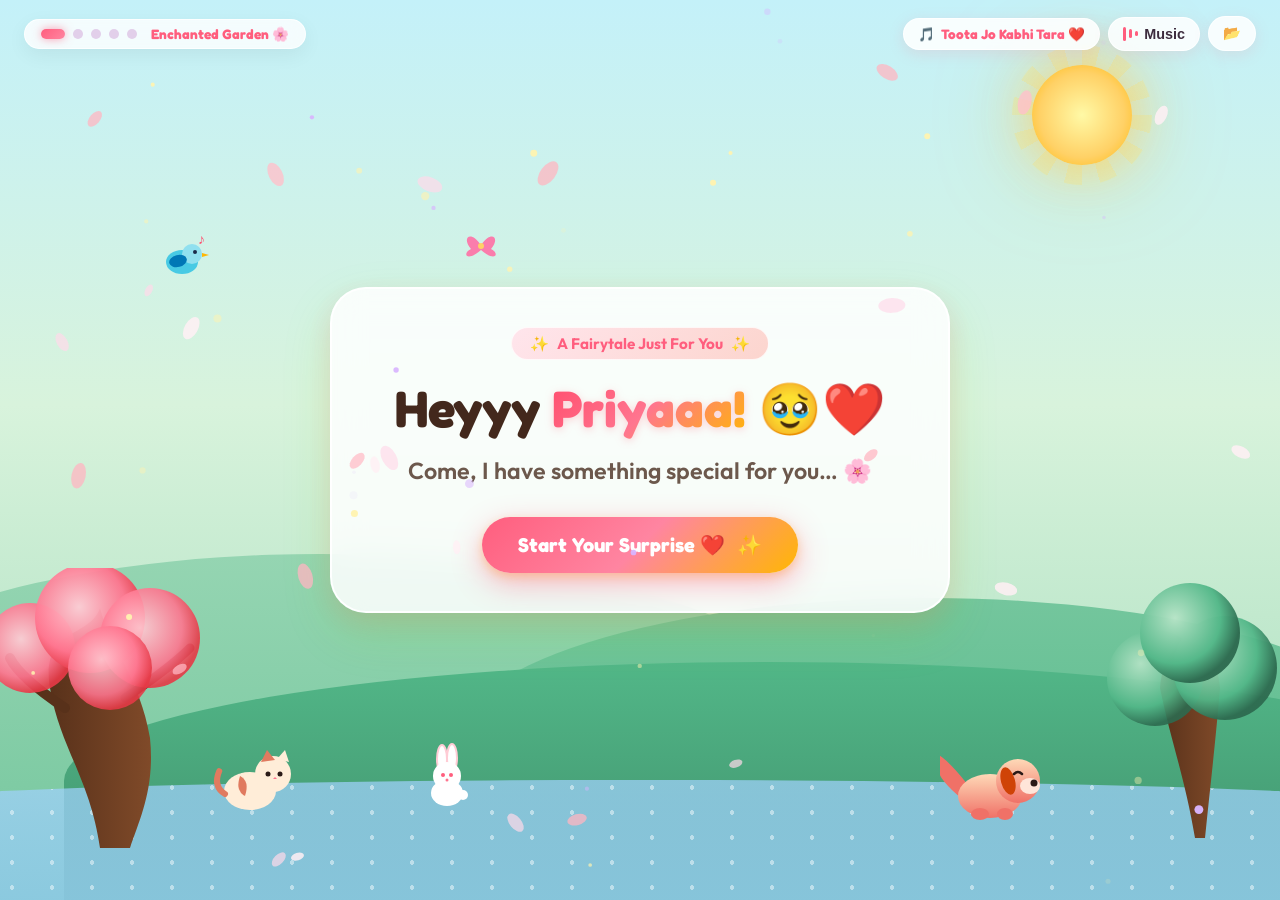
==== commit ff4183f3: "Add Toota Jo Kabhi Tara song player, synthesizer and visualizer" ====
--- a/index.html
+++ b/index.html
@@ -13,6 +13,9 @@
     <canvas id="ambient-canvas"></canvas>
     <canvas id="fireworks-canvas"></canvas>
 
+    <!-- Audio Player for Toota Jo Kabhi Tara -->
+    <audio id="toota-tara-audio" src="toota-jo-kabhi-tara.mp3" loop preload="auto"></audio>
+
     <!-- Floating Top Header & Controls -->
     <header class="floating-header">
         <div class="scene-tracker">
@@ -25,14 +28,21 @@
         </div>
 
         <div class="controls-group">
-            <button id="music-toggle" class="control-btn" title="Toggle Fairytale Music">
-                <span class="music-icon">🎵</span>
+            <div class="song-pill" id="song-info-pill" title="Song: Toota Jo Kabhi Tara">
+                <span class="song-pill-icon">🎵</span>
+                <span class="song-status-text">Toota Jo Kabhi Tara ❤️</span>
+            </div>
+            <button id="music-toggle" class="control-btn" title="Toggle Music">
                 <span class="music-waves">
                     <span></span>
                     <span></span>
                     <span></span>
                 </span>
                 <span class="music-label">Music</span>
+            </button>
+            <input type="file" id="song-file-input" accept="audio/*" style="display:none">
+            <button id="btn-upload-song" class="control-btn" title="Load your MP3 from device">
+                <span>📂</span>
             </button>
         </div>
     </header>
@@ -617,6 +627,12 @@
 
             <!-- Emotional Glass Card -->
             <div class="emotional-content-card">
+                <!-- Song Tribute Pill -->
+                <div class="song-theme-badge">
+                    <span class="music-note-icon">🎶</span>
+                    <span>“Toota jo kabhi tara, sajna ve... Tujhe rab se maanga ❤️”</span>
+                </div>
+
                 <div class="emotional-lines-container">
                     <p class="emotional-line">
                         “And yrr ek baat bolni thi jo kaafi time se kehna chahta tha… 👉🏻👈🏻🥹”
--- a/style.css
+++ b/style.css
@@ -135,7 +135,28 @@
     pointer-events: auto;
     display: flex;
     align-items: center;
-    gap: 10px;
+    gap: 8px;
+}
+
+.song-pill {
+    background: rgba(255, 255, 255, 0.88);
+    backdrop-filter: blur(12px);
+    -webkit-backdrop-filter: blur(12px);
+    border: 1.5px solid var(--glass-border);
+    border-radius: 50px;
+    padding: 7px 14px;
+    font-size: 0.85rem;
+    font-weight: 700;
+    color: var(--pink-primary);
+    display: flex;
+    align-items: center;
+    gap: 6px;
+    box-shadow: 0 4px 15px rgba(255, 117, 143, 0.18);
+    font-family: var(--font-heading);
+    max-width: 230px;
+    white-space: nowrap;
+    overflow: hidden;
+    text-overflow: ellipsis;
 }
 
 .control-btn {
@@ -919,6 +940,27 @@
                 0 0 40px rgba(255, 105, 180, 0.25);
 }
 
+.song-theme-badge {
+    display: inline-flex;
+    align-items: center;
+    gap: 8px;
+    padding: 6px 20px;
+    background: rgba(255, 182, 193, 0.18);
+    border: 1.5px solid rgba(255, 209, 102, 0.55);
+    border-radius: 50px;
+    font-family: var(--font-heading);
+    font-size: clamp(0.85rem, 2.2vw, 1.05rem);
+    color: #ffd166;
+    margin-bottom: 22px;
+    text-shadow: 0 0 10px rgba(255, 209, 102, 0.5);
+    animation: glowPulse 2.5s infinite alternate;
+}
+
+@keyframes glowPulse {
+    0% { transform: scale(0.98); box-shadow: 0 0 10px rgba(255, 209, 102, 0.2); }
+    100% { transform: scale(1.02); box-shadow: 0 0 20px rgba(255, 209, 102, 0.6); }
+}
+
 .emotional-lines-container {
     display: flex;
     flex-direction: column;
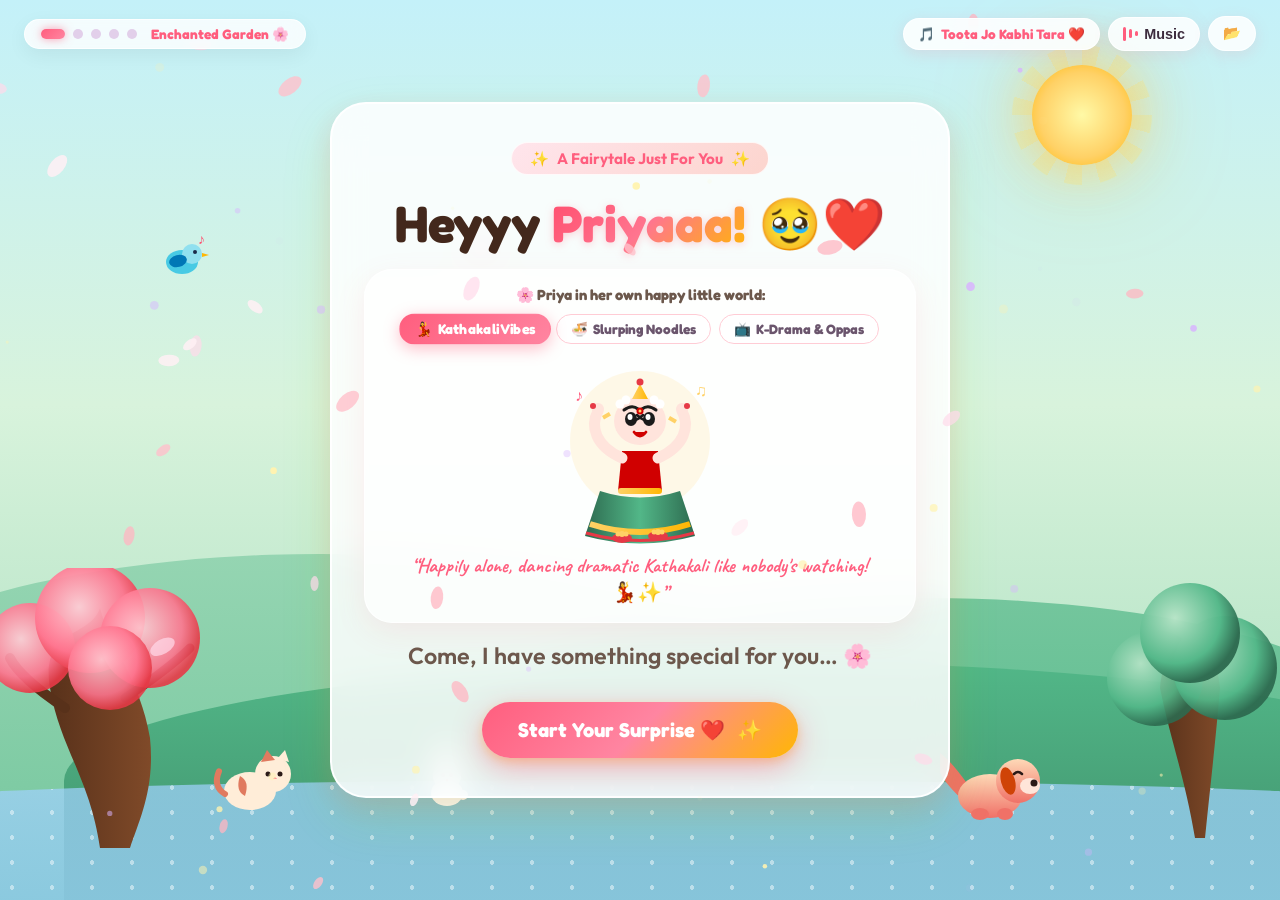
==== commit 38aab6eb: "Add Priya Kathakali dance, eating noodles, and K-Drama animations at start" ====
--- a/index.html
+++ b/index.html
@@ -219,6 +219,298 @@
                 <h1 class="welcome-title">
                     Heyyy <span class="priya-highlight">Priyaaa!</span> 🥹❤️
                 </h1>
+
+                <!-- Priya's Alone, Happy & Quirky Daily Life Showcase -->
+                <div class="priya-daily-theater">
+                    <div class="theater-header-tag">
+                        🌸 Priya in her own happy little world:
+                    </div>
+
+                    <!-- Interactive Mood Tabs -->
+                    <div class="daily-mood-tabs">
+                        <button class="mood-tab active" data-mood="kathakali" title="Dancing Kathakali alone">
+                            <span>💃</span> Kathakali Vibes
+                        </button>
+                        <button class="mood-tab" data-mood="noodles" title="Eating hot noodles">
+                            <span>🍜</span> Slurping Noodles
+                        </button>
+                        <button class="mood-tab" data-mood="kdrama" title="Binge-watching K-Drama">
+                            <span>📺</span> K-Drama & Oppas
+                        </button>
+                    </div>
+
+                    <!-- Animated Stage Frames -->
+                    <div class="daily-stage-container">
+
+                        <!-- Frame 1: Dancing Indian Kathakali Alone -->
+                        <div class="daily-stage-frame mood-frame-kathakali active" id="frame-kathakali">
+                            <div class="theater-stage-avatar">
+                                <svg width="180" height="190" viewBox="0 0 180 190" class="anim-kathakali-char">
+                                    <defs>
+                                        <linearGradient id="kathakaliSkirt" x1="0" y1="0" x2="100%" y2="0%">
+                                            <stop offset="0%" stop-color="#2d6a4f"/>
+                                            <stop offset="50%" stop-color="#52b788"/>
+                                            <stop offset="100%" stop-color="#2d6a4f"/>
+                                        </linearGradient>
+                                        <linearGradient id="goldZari" x1="0" y1="0" x2="100%" y2="0%">
+                                            <stop offset="0%" stop-color="#ffd166"/>
+                                            <stop offset="100%" stop-color="#ffb703"/>
+                                        </linearGradient>
+                                    </defs>
+
+                                    <!-- Golden Aura / Sunburst behind dancer -->
+                                    <circle cx="90" cy="85" r="70" fill="rgba(255, 209, 102, 0.15)"/>
+
+                                    <!-- Pleated Kathakali Skirt -->
+                                    <path d="M50 135 Q90 148, 130 135 L145 180 Q90 195, 35 180 Z" fill="url(#kathakaliSkirt)"/>
+                                    <!-- Golden border stripes on skirt -->
+                                    <path d="M40 168 Q90 184, 140 168" stroke="url(#goldZari)" stroke-width="6" fill="none"/>
+                                    <path d="M36 177 Q90 192, 144 177" stroke="#e63946" stroke-width="3" fill="none"/>
+
+                                    <!-- Feet with Ghungroos & Alta -->
+                                    <g class="anim-ghungroo-feet">
+                                        <!-- Left Foot -->
+                                        <ellipse cx="72" cy="182" rx="10" ry="5" fill="#e63946"/>
+                                        <circle cx="72" cy="178" r="3" fill="#ffd166"/>
+                                        <circle cx="68" cy="178" r="2.5" fill="#ffd166"/>
+                                        <circle cx="76" cy="178" r="2.5" fill="#ffd166"/>
+                                        <!-- Right Foot tapping -->
+                                        <ellipse cx="108" cy="180" rx="10" ry="5" fill="#e63946"/>
+                                        <circle cx="108" cy="176" r="3" fill="#ffd166"/>
+                                        <circle cx="104" cy="176" r="2.5" fill="#ffd166"/>
+                                        <circle cx="112" cy="176" r="2.5" fill="#ffd166"/>
+                                    </g>
+
+                                    <!-- Body & Choli (Crimson Red) -->
+                                    <path d="M72 95 L108 95 L112 135 L68 135 Z" fill="#d00000"/>
+                                    <!-- Golden Waistbelt (Odiyanam) -->
+                                    <rect x="68" y="132" width="44" height="6" fill="url(#goldZari)" rx="3"/>
+
+                                    <!-- Classical Mudra Arms -->
+                                    <g class="anim-mudra-arms">
+                                        <!-- Left Arm (Upward Mudra) -->
+                                        <path d="M72 102 C45 90, 40 70, 48 55" stroke="#ffe4dc" stroke-width="11" stroke-linecap="round" fill="none"/>
+                                        <!-- Hand Mudra (Hamsasya/Katakamukha) -->
+                                        <circle cx="48" cy="53" r="6" fill="#ffe4dc"/>
+                                        <circle cx="43" cy="50" r="3" fill="#e63946"/> <!-- Alta on tip -->
+                                        <!-- Golden Bangle -->
+                                        <rect x="52" y="60" width="8" height="4" fill="#ffd166" transform="rotate(-30 52 60)"/>
+
+                                        <!-- Right Arm (Graceful Sway Mudra) -->
+                                        <path d="M108 102 C135 90, 140 70, 132 55" stroke="#ffe4dc" stroke-width="11" stroke-linecap="round" fill="none"/>
+                                        <circle cx="132" cy="53" r="6" fill="#ffe4dc"/>
+                                        <circle cx="137" cy="50" r="3" fill="#e63946"/>
+                                        <rect x="120" y="60" width="8" height="4" fill="#ffd166" transform="rotate(30 120 60)"/>
+                                    </g>
+
+                                    <!-- Head & Expressive Dramatic Face -->
+                                    <ellipse cx="90" cy="65" rx="26" ry="24" fill="#ffe4dc"/>
+
+                                    <!-- Dramatic Kohl Eyebrows & Eyes -->
+                                    <g class="anim-expressive-eyes">
+                                        <!-- Eyebrows raised dramatically -->
+                                        <path d="M74 54 Q82 48, 88 53" stroke="#1b1b1b" stroke-width="3" stroke-linecap="round" fill="none"/>
+                                        <path d="M92 53 Q98 48, 106 54" stroke="#1b1b1b" stroke-width="3" stroke-linecap="round" fill="none"/>
+
+                                        <!-- Big Expressive Classical Eyes with Kohl Wings -->
+                                        <ellipse cx="81" cy="63" rx="6" ry="7" fill="#1b1b1b"/>
+                                        <ellipse cx="80" cy="61" rx="2.5" ry="3" fill="#ffffff"/>
+                                        <path d="M86 64 C90 62, 92 60, 93 59" stroke="#1b1b1b" stroke-width="2.5" stroke-linecap="round"/>
+
+                                        <ellipse cx="99" cy="63" rx="6" ry="7" fill="#1b1b1b"/>
+                                        <ellipse cx="98" cy="61" rx="2.5" ry="3" fill="#ffffff"/>
+                                        <path d="M94 64 C90 62, 88 60, 87 59" stroke="#1b1b1b" stroke-width="2.5" stroke-linecap="round"/>
+                                    </g>
+
+                                    <!-- Red Round Bindi on Forehead -->
+                                    <circle cx="90" cy="55" r="3.5" fill="#d00000"/>
+                                    <circle cx="90" cy="55" r="1.5" fill="#ffd166"/>
+
+                                    <!-- Joyful Smiling Red Lips -->
+                                    <path d="M84 76 Q90 84, 96 76" stroke="#d00000" stroke-width="2.8" stroke-linecap="round" fill="#d00000"/>
+
+                                    <!-- Golden Headpiece (Kireetam/Tikka) & Jasmine Gajra -->
+                                    <path d="M82 43 L90 28 L98 43 Z" fill="url(#goldZari)"/>
+                                    <circle cx="90" cy="26" r="3.5" fill="#e63946"/>
+                                    <!-- Jasmine Gajra Flowers -->
+                                    <circle cx="70" cy="48" r="4.5" fill="#ffffff"/>
+                                    <circle cx="76" cy="44" r="4.5" fill="#ffffff"/>
+                                    <circle cx="104" cy="44" r="4.5" fill="#ffffff"/>
+                                    <circle cx="110" cy="48" r="4.5" fill="#ffffff"/>
+
+                                    <!-- Musical notes floating -->
+                                    <text x="25" y="45" font-size="16" fill="#ff5e7e">♪</text>
+                                    <text x="145" y="40" font-size="16" fill="#ffd166">♫</text>
+                                </svg>
+                            </div>
+                            <div class="daily-frame-caption">
+                                “Happily alone, dancing dramatic Kathakali like nobody's watching! 💃✨”
+                            </div>
+                        </div>
+
+                        <!-- Frame 2: Eating Steaming Noodles -->
+                        <div class="daily-stage-frame mood-frame-noodles" id="frame-noodles">
+                            <div class="theater-stage-avatar">
+                                <svg width="180" height="190" viewBox="0 0 180 190" class="anim-noodle-char">
+                                    <defs>
+                                        <linearGradient id="hoodieGrad" x1="0" y1="0" x2="100%" y2="0%">
+                                            <stop offset="0%" stop-color="#ffb5a7"/>
+                                            <stop offset="100%" stop-color="#fcd5ce"/>
+                                        </linearGradient>
+                                        <linearGradient id="bowlGrad" x1="0" y1="0" x2="100%" y2="0%">
+                                            <stop offset="0%" stop-color="#457b9d"/>
+                                            <stop offset="100%" stop-color="#1d3557"/>
+                                        </linearGradient>
+                                    </defs>
+
+                                    <!-- Cozy Background Glow -->
+                                    <circle cx="90" cy="85" r="70" fill="rgba(255, 181, 167, 0.18)"/>
+
+                                    <!-- Steaming Aroma Curves -->
+                                    <g class="anim-noodle-steam">
+                                        <path d="M80 85 Q75 70, 85 55" stroke="rgba(255,255,255,0.7)" stroke-width="3" stroke-linecap="round" fill="none"/>
+                                        <path d="M95 82 Q105 65, 95 50" stroke="rgba(255,255,255,0.7)" stroke-width="3.5" stroke-linecap="round" fill="none"/>
+                                        <path d="M110 85 Q105 70, 115 55" stroke="rgba(255,255,255,0.7)" stroke-width="3" stroke-linecap="round" fill="none"/>
+                                    </g>
+
+                                    <!-- Cozy Oversized Hoodie Body (Sitting Cross-legged) -->
+                                    <path d="M50 135 C50 115, 130 115, 130 135 L145 180 L35 180 Z" fill="url(#hoodieGrad)"/>
+
+                                    <!-- Head & Happy Chewing Face -->
+                                    <ellipse cx="90" cy="65" rx="26" ry="24" fill="#ffe4dc"/>
+                                    <!-- Comfy Hoodie Hood behind head -->
+                                    <path d="M60 65 C60 30, 120 30, 120 65" stroke="#fcd5ce" stroke-width="12" fill="none"/>
+
+                                    <!-- Cute Hair Bun with Pencil/Chopstick -->
+                                    <circle cx="90" cy="38" r="14" fill="#4a2810"/>
+                                    <line x1="75" y1="36" x2="105" y2="36" stroke="#d4a373" stroke-width="3" stroke-linecap="round"/>
+
+                                    <!-- Happy Closed Eyes in Food Bliss (^ _ ^) -->
+                                    <path d="M74 62 Q80 56, 86 62" stroke="#2b1a17" stroke-width="3" stroke-linecap="round" fill="none"/>
+                                    <path d="M94 62 Q100 56, 106 62" stroke="#2b1a17" stroke-width="3" stroke-linecap="round" fill="none"/>
+
+                                    <!-- Puffed Blushing Cheeks (*nom nom*) -->
+                                    <ellipse cx="71" cy="71" rx="8" ry="6" fill="#ff758f" opacity="0.6"/>
+                                    <ellipse cx="109" cy="71" rx="8" ry="6" fill="#ff758f" opacity="0.6"/>
+
+                                    <!-- Mouth slurping noodle string -->
+                                    <ellipse cx="90" cy="74" rx="5" ry="4" fill="#d62828"/>
+
+                                    <!-- Giant Steaming Ramen/Noodle Bowl -->
+                                    <g id="noodle-bowl" class="anim-bowl-shake">
+                                        <path d="M55 125 C55 160, 125 160, 125 125 Z" fill="url(#bowlGrad)"/>
+                                        <ellipse cx="90" cy="125" rx="35" ry="8" fill="#e9c46a"/> <!-- Delicious soup -->
+                                        <!-- Toppings: Egg, Green onions -->
+                                        <circle cx="80" cy="124" r="5" fill="#ffffff"/>
+                                        <circle cx="80" cy="124" r="2.8" fill="#f4a261"/>
+                                        <circle cx="100" cy="123" r="2" fill="#2a9d8f"/>
+                                        <circle cx="104" cy="125" r="2" fill="#2a9d8f"/>
+
+                                        <!-- Springy Wavy Noodle string going into mouth -->
+                                        <path class="anim-slurping-noodle" d="M90 75 Q85 95, 95 105 T90 125" stroke="#f4d35e" stroke-width="3.5" stroke-linecap="round" fill="none"/>
+
+                                        <!-- Chopsticks lifting noodles -->
+                                        <line x1="70" y1="100" x2="115" y2="108" stroke="#bc6c25" stroke-width="3.5" stroke-linecap="round"/>
+                                        <line x1="72" y1="104" x2="114" y2="112" stroke="#bc6c25" stroke-width="3.5" stroke-linecap="round"/>
+                                    </g>
+
+                                    <!-- Floating Heart & Yummy Star -->
+                                    <text x="30" y="55" font-size="18" fill="#ff4d6d">😋</text>
+                                    <text x="140" y="60" font-size="18" fill="#ffd166">✨</text>
+                                </svg>
+                            </div>
+                            <div class="daily-frame-caption">
+                                “Cozy noodle therapy! Slurping ramen in peace 🍜😋”
+                            </div>
+                        </div>
+
+                        <!-- Frame 3: Binge-watching Korean Drama & Crying over Oppas -->
+                        <div class="daily-stage-frame mood-frame-kdrama" id="frame-kdrama">
+                            <div class="theater-stage-avatar">
+                                <svg width="180" height="190" viewBox="0 0 180 190" class="anim-kdrama-char">
+                                    <defs>
+                                        <linearGradient id="blanketGrad" x1="0" y1="0" x2="100%" y2="0%">
+                                            <stop offset="0%" stop-color="#c8b6ff"/>
+                                            <stop offset="100%" stop-color="#b8c0ff"/>
+                                        </linearGradient>
+                                        <linearGradient id="screenGlow" x1="0" y1="0" x2="0" y2="100%">
+                                            <stop offset="0%" stop-color="#a0c4ff"/>
+                                            <stop offset="100%" stop-color="#bdb2ff"/>
+                                        </linearGradient>
+                                    </defs>
+
+                                    <!-- Romantic Purple/Blue Night Glow -->
+                                    <circle cx="90" cy="85" r="70" fill="rgba(200, 182, 255, 0.2)"/>
+
+                                    <!-- Cozy Floor Cushion / Pillow behind her -->
+                                    <ellipse cx="65" cy="150" rx="30" ry="25" fill="#ffd6a5"/>
+
+                                    <!-- Bundled up in Warm Pastel Blanket -->
+                                    <path d="M40 120 C40 100, 100 100, 100 120 L105 180 L30 180 Z" fill="url(#blanketGrad)"/>
+
+                                    <!-- Head with Cute Bunny Hood -->
+                                    <ellipse cx="68" cy="82" rx="24" ry="22" fill="#ffe4dc"/>
+                                    <path d="M42 82 C42 50, 94 50, 94 82" stroke="#c8b6ff" stroke-width="10" fill="none"/>
+                                    <!-- Bunny Ears on hood -->
+                                    <ellipse cx="55" cy="48" rx="6" ry="14" fill="#c8b6ff" stroke="#ffccd5" stroke-width="2"/>
+                                    <ellipse cx="78" cy="48" rx="6" ry="14" fill="#c8b6ff" stroke="#ffccd5" stroke-width="2"/>
+
+                                    <!-- Sparkly Teary Heart Eyes (Emotional K-Drama Scene!) -->
+                                    <g class="anim-kdrama-tears">
+                                        <!-- Left eye with teardrop -->
+                                        <ellipse cx="61" cy="80" rx="5" ry="6" fill="#1b1b1b"/>
+                                        <circle cx="60" cy="78" r="2" fill="#ffffff"/>
+                                        <circle cx="63" cy="82" r="1.2" fill="#ffffff"/>
+                                        <!-- Sparkling emotional teardrop -->
+                                        <path d="M57 88 C55 93, 59 95, 60 93 C61 91, 58 88, 57 88 Z" fill="#48cae4"/>
+
+                                        <!-- Right eye with teardrop -->
+                                        <ellipse cx="77" cy="80" rx="5" ry="6" fill="#1b1b1b"/>
+                                        <circle cx="76" cy="78" r="2" fill="#ffffff"/>
+                                        <circle cx="79" cy="82" r="1.2" fill="#ffffff"/>
+                                        <path d="M81 88 C83 93, 79 95, 78 93 C77 91, 80 88, 81 88 Z" fill="#48cae4"/>
+                                    </g>
+
+                                    <!-- Blushing cheeks -->
+                                    <ellipse cx="56" cy="88" rx="6" ry="4" fill="#ff758f" opacity="0.6"/>
+                                    <ellipse cx="82" cy="88" rx="6" ry="4" fill="#ff758f" opacity="0.6"/>
+
+                                    <!-- Romantic 'Awww' Smile -->
+                                    <path d="M66 93 Q70 97, 74 93" stroke="#d00000" stroke-width="2.2" stroke-linecap="round" fill="none"/>
+
+                                    <!-- Glowing Laptop Screen showing K-Drama Oppa -->
+                                    <g id="kdrama-laptop" class="anim-laptop-screen">
+                                        <!-- Laptop Base -->
+                                        <rect x="110" y="150" width="55" height="6" rx="2" fill="#adb5bd"/>
+                                        <!-- Screen Lid -->
+                                        <rect x="115" y="105" width="46" height="45" rx="4" fill="#343a40"/>
+                                        <rect x="118" y="108" width="40" height="38" rx="2" fill="url(#screenGlow)"/>
+
+                                        <!-- Silhouette of K-Drama Oppa on screen -->
+                                        <circle cx="138" cy="122" r="6" fill="#1d3557"/>
+                                        <path d="M128 138 C128 130, 148 130, 148 138 Z" fill="#1d3557"/>
+                                        <!-- Screen Heart -->
+                                        <text x="133" y="118" font-size="10" fill="#ff4d6d">💖</text>
+                                    </g>
+
+                                    <!-- Tissue Box on side -->
+                                    <rect x="135" y="162" width="28" height="15" rx="3" fill="#ffccd5"/>
+                                    <!-- White tissue sticking out -->
+                                    <path d="M144 162 Q149 152, 154 162 Z" fill="#ffffff"/>
+
+                                    <!-- Floating Korean Finger Heart & Love text -->
+                                    <text x="85" y="65" font-size="16">🫰🏻</text>
+                                    <text x="100" y="80" font-size="13" fill="#ff4d6d">사랑해</text>
+                                </svg>
+                            </div>
+                            <div class="daily-frame-caption">
+                                “Binge-watching K-Dramas & crying over fictional Oppas 😭💖 ‘Oppa!’”
+                            </div>
+                        </div>
+
+                    </div>
+                </div>
+
                 <p class="welcome-sub">
                     Come, I have something special for you… 🌸
                 </p>
--- a/style.css
+++ b/style.css
@@ -436,6 +436,183 @@
     -webkit-text-fill-color: transparent;
     display: inline-block;
     filter: drop-shadow(0 2px 4px rgba(255, 77, 109, 0.25));
+}
+
+/* Priya's Daily Life Theater (Kathakali, Noodles, K-Drama) */
+.priya-daily-theater {
+    position: relative;
+    width: 100%;
+    background: rgba(255, 255, 255, 0.72);
+    border: 1.5px solid rgba(255, 255, 255, 0.95);
+    border-radius: 28px;
+    padding: 16px 12px;
+    margin: 8px 0 16px;
+    box-shadow: 0 10px 30px rgba(255, 117, 143, 0.12);
+}
+
+.theater-header-tag {
+    font-size: 0.92rem;
+    font-weight: 700;
+    color: #6c584c;
+    margin-bottom: 10px;
+    font-family: var(--font-heading);
+}
+
+.daily-mood-tabs {
+    display: flex;
+    justify-content: center;
+    gap: 8px;
+    flex-wrap: wrap;
+    margin-bottom: 12px;
+}
+
+.mood-tab {
+    background: rgba(255, 255, 255, 0.92);
+    border: 1.5px solid #ffccd5;
+    border-radius: 50px;
+    padding: 6px 14px;
+    font-family: var(--font-heading);
+    font-size: 0.85rem;
+    font-weight: 700;
+    color: var(--text-muted);
+    cursor: pointer;
+    transition: all 0.3s cubic-bezier(0.34, 1.56, 0.64, 1);
+    display: inline-flex;
+    align-items: center;
+    gap: 5px;
+}
+
+.mood-tab:hover {
+    transform: translateY(-2px);
+    border-color: var(--pink-soft);
+    color: var(--pink-primary);
+}
+
+.mood-tab.active {
+    background: linear-gradient(135deg, var(--pink-primary), var(--pink-soft));
+    color: #ffffff;
+    border-color: transparent;
+    box-shadow: 0 4px 15px rgba(255, 94, 126, 0.4);
+    transform: scale(1.04);
+}
+
+.daily-stage-container {
+    position: relative;
+    width: 100%;
+    min-height: 250px;
+    display: flex;
+    justify-content: center;
+    align-items: center;
+}
+
+.daily-stage-frame {
+    position: absolute;
+    top: 0;
+    left: 0;
+    width: 100%;
+    height: 100%;
+    display: flex;
+    flex-direction: column;
+    justify-content: center;
+    align-items: center;
+    opacity: 0;
+    transform: scale(0.92) translateY(10px);
+    pointer-events: none;
+    transition: all 0.5s cubic-bezier(0.25, 1, 0.5, 1);
+}
+
+.daily-stage-frame.active {
+    opacity: 1;
+    transform: scale(1) translateY(0);
+    pointer-events: auto;
+}
+
+.theater-stage-avatar {
+    width: 180px;
+    height: 190px;
+    display: flex;
+    justify-content: center;
+    align-items: center;
+}
+
+.daily-frame-caption {
+    font-family: var(--font-hand);
+    font-size: 1.25rem;
+    font-weight: 700;
+    color: var(--pink-primary);
+    margin-top: 6px;
+    line-height: 1.35;
+    max-width: 90%;
+    text-align: center;
+}
+
+/* Animations for Kathakali */
+.anim-kathakali-char {
+    animation: kathakaliSway 2s ease-in-out infinite alternate;
+}
+@keyframes kathakaliSway {
+    0% { transform: rotate(-5deg) translateY(0); }
+    100% { transform: rotate(5deg) translateY(-6px); }
+}
+
+.anim-mudra-arms {
+    transform-origin: center top;
+    animation: mudraFlutter 1.6s ease-in-out infinite alternate;
+}
+@keyframes mudraFlutter {
+    0% { transform: rotate(-4deg); }
+    100% { transform: rotate(6deg); }
+}
+
+.anim-ghungroo-feet {
+    animation: ghungrooTap 0.8s ease-in-out infinite alternate;
+}
+@keyframes ghungrooTap {
+    0% { transform: translateY(0); }
+    100% { transform: translateY(-4px); }
+}
+
+/* Animations for Noodles */
+.anim-noodle-char {
+    animation: noodleMunch 1.8s ease-in-out infinite alternate;
+}
+@keyframes noodleMunch {
+    0% { transform: scale(0.98); }
+    100% { transform: scale(1.02); }
+}
+
+.anim-noodle-steam {
+    animation: steamFloat 2.2s ease-in-out infinite;
+}
+@keyframes steamFloat {
+    0% { transform: translateY(0); opacity: 0.2; }
+    50% { opacity: 0.8; }
+    100% { transform: translateY(-14px); opacity: 0; }
+}
+
+.anim-slurping-noodle {
+    animation: slurpNoodle 1.2s ease-in-out infinite alternate;
+}
+@keyframes slurpNoodle {
+    0% { transform: translateY(0); stroke: #f4d35e; }
+    100% { transform: translateY(-6px); stroke: #e9c46a; }
+}
+
+/* Animations for K-Drama */
+.anim-kdrama-char {
+    animation: kdramaSway 2.5s ease-in-out infinite alternate;
+}
+@keyframes kdramaSway {
+    0% { transform: rotate(-2deg); }
+    100% { transform: rotate(3deg); }
+}
+
+.anim-laptop-screen {
+    animation: screenGlowPulse 2.8s ease-in-out infinite alternate;
+}
+@keyframes screenGlowPulse {
+    0% { filter: drop-shadow(0 0 6px rgba(160, 196, 255, 0.4)); }
+    100% { filter: drop-shadow(0 0 16px rgba(255, 105, 180, 0.7)); }
 }
 
 .welcome-sub {
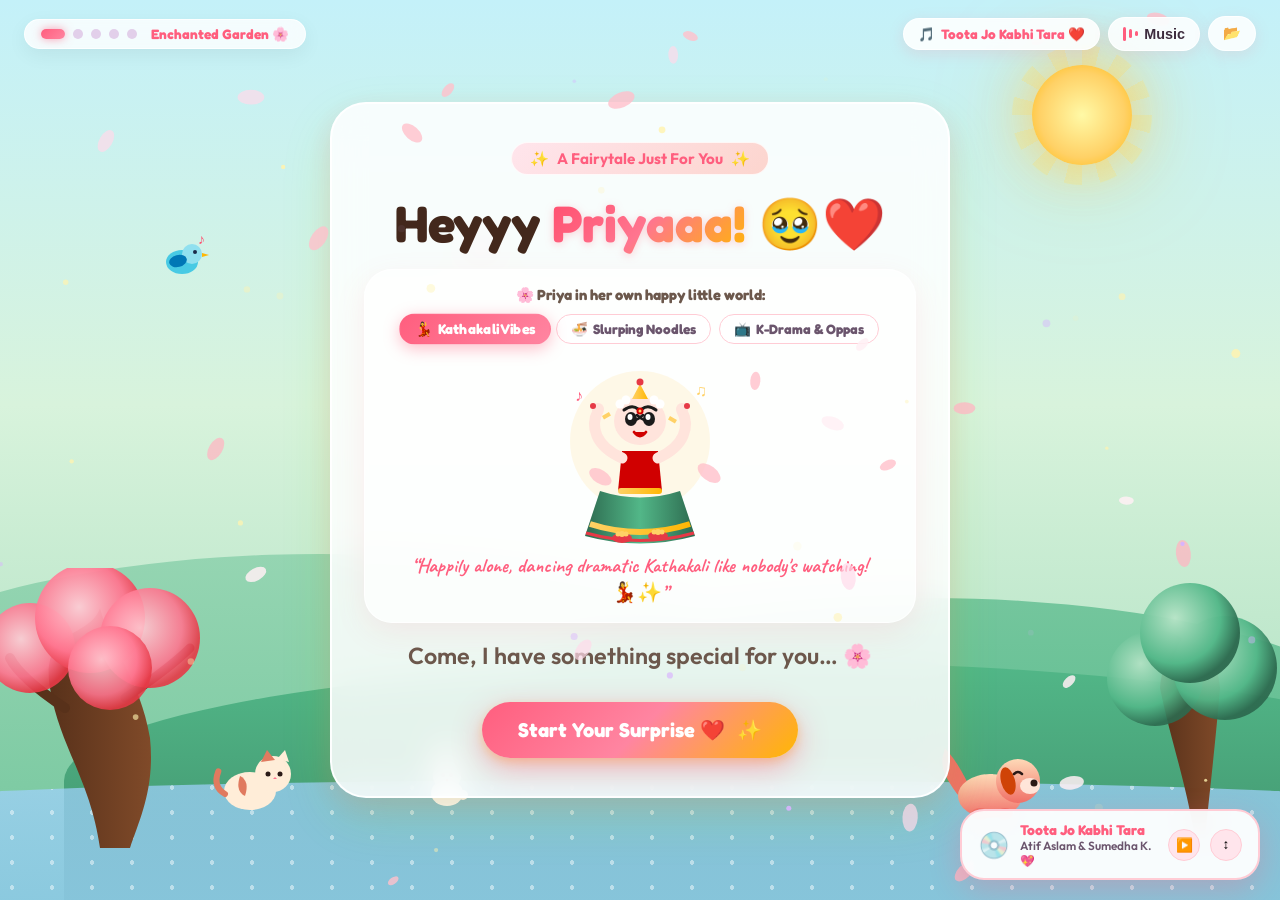
==== commit 2dd14c48: "Add official Toota Jo Kabhi Tara audio stream player and dock" ====
--- a/index.html
+++ b/index.html
@@ -1030,6 +1030,22 @@
 
     </main>
 
+    <!-- Dedicated Music Player Dock for Toota Jo Kabhi Tara -->
+    <div id="yt-music-dock" class="yt-music-card minimized">
+        <div class="yt-music-header" id="yt-dock-header">
+            <span class="yt-disc-spin">💿</span>
+            <div class="yt-meta">
+                <span class="yt-title">Toota Jo Kabhi Tara</span>
+                <span class="yt-artist">Atif Aslam & Sumedha K. 💖</span>
+            </div>
+            <button id="yt-toggle-btn" class="yt-btn" title="Play/Pause Original Track">▶️</button>
+            <button id="yt-min-btn" class="yt-btn" title="Expand/Minimize Player">↕️</button>
+        </div>
+        <div class="yt-frame-holder" id="yt-frame-holder">
+            <div id="yt-player"></div>
+        </div>
+    </div>
+
     <!-- Scripts -->
     <script src="audio.js"></script>
     <script src="particles.js"></script>
--- a/style.css
+++ b/style.css
@@ -1395,4 +1395,105 @@
         padding: 28px 18px;
         border-radius: 28px;
     }
-}
+
+    .yt-music-card {
+        bottom: 10px;
+        right: 10px;
+        max-width: 250px;
+        padding: 8px 10px;
+    }
+
+    .yt-title {
+        font-size: 0.8rem;
+    }
+}
+
+/* Dedicated Music Player Dock for Toota Jo Kabhi Tara */
+.yt-music-card {
+    position: fixed;
+    bottom: 20px;
+    right: 20px;
+    z-index: 1000;
+    background: rgba(255, 255, 255, 0.94);
+    backdrop-filter: blur(16px);
+    -webkit-backdrop-filter: blur(16px);
+    border: 2px solid #ffccd5;
+    border-radius: 24px;
+    padding: 10px 16px;
+    box-shadow: 0 10px 30px rgba(255, 94, 126, 0.28);
+    transition: all 0.4s cubic-bezier(0.34, 1.56, 0.64, 1);
+    max-width: 300px;
+}
+
+.yt-music-card.minimized .yt-frame-holder {
+    display: none;
+}
+
+.yt-music-header {
+    display: flex;
+    align-items: center;
+    gap: 10px;
+}
+
+.yt-disc-spin {
+    font-size: 1.6rem;
+    animation: discSpin 4s linear infinite;
+    display: inline-block;
+}
+
+@keyframes discSpin {
+    from { transform: rotate(0deg); }
+    to { transform: rotate(360deg); }
+}
+
+.yt-meta {
+    display: flex;
+    flex-direction: column;
+    overflow: hidden;
+    flex-grow: 1;
+}
+
+.yt-title {
+    font-family: var(--font-heading);
+    font-size: 0.88rem;
+    font-weight: 700;
+    color: var(--pink-primary);
+    white-space: nowrap;
+    text-overflow: ellipsis;
+    overflow: hidden;
+}
+
+.yt-artist {
+    font-size: 0.74rem;
+    color: var(--text-muted);
+    font-weight: 600;
+}
+
+.yt-btn {
+    background: #ffe5ec;
+    border: 1px solid #ffccd5;
+    border-radius: 50%;
+    width: 32px;
+    height: 32px;
+    display: flex;
+    justify-content: center;
+    align-items: center;
+    cursor: pointer;
+    font-size: 0.85rem;
+    transition: all 0.2s ease;
+    flex-shrink: 0;
+}
+
+.yt-btn:hover {
+    transform: scale(1.1);
+    background: var(--pink-primary);
+    color: #ffffff;
+}
+
+.yt-frame-holder {
+    margin-top: 10px;
+    border-radius: 14px;
+    overflow: hidden;
+    width: 240px;
+    height: 140px;
+}
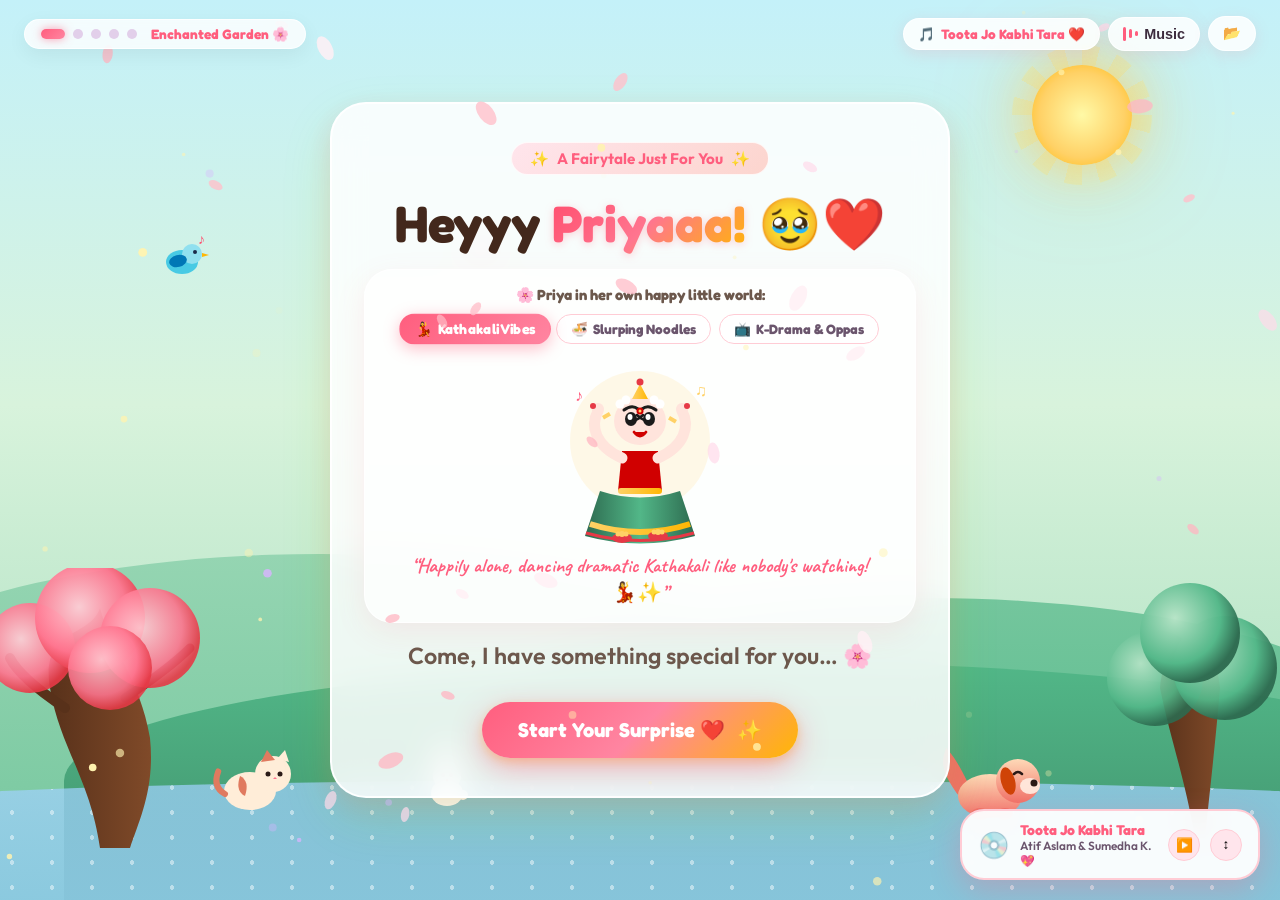
==== commit a2f3b95b: "Add real audio files for Toota Jo Kabhi Tara (mp3 and m4a)" ====
--- a/index.html
+++ b/index.html
@@ -14,7 +14,10 @@
     <canvas id="fireworks-canvas"></canvas>
 
     <!-- Audio Player for Toota Jo Kabhi Tara -->
-    <audio id="toota-tara-audio" src="toota-jo-kabhi-tara.mp3" loop preload="auto"></audio>
+    <audio id="toota-tara-audio" loop preload="auto">
+        <source src="toota-jo-kabhi-tara.mp3" type="audio/mpeg">
+        <source src="toota-jo-kabhi-tara.m4a" type="audio/mp4">
+    </audio>
 
     <!-- Floating Top Header & Controls -->
     <header class="floating-header">
